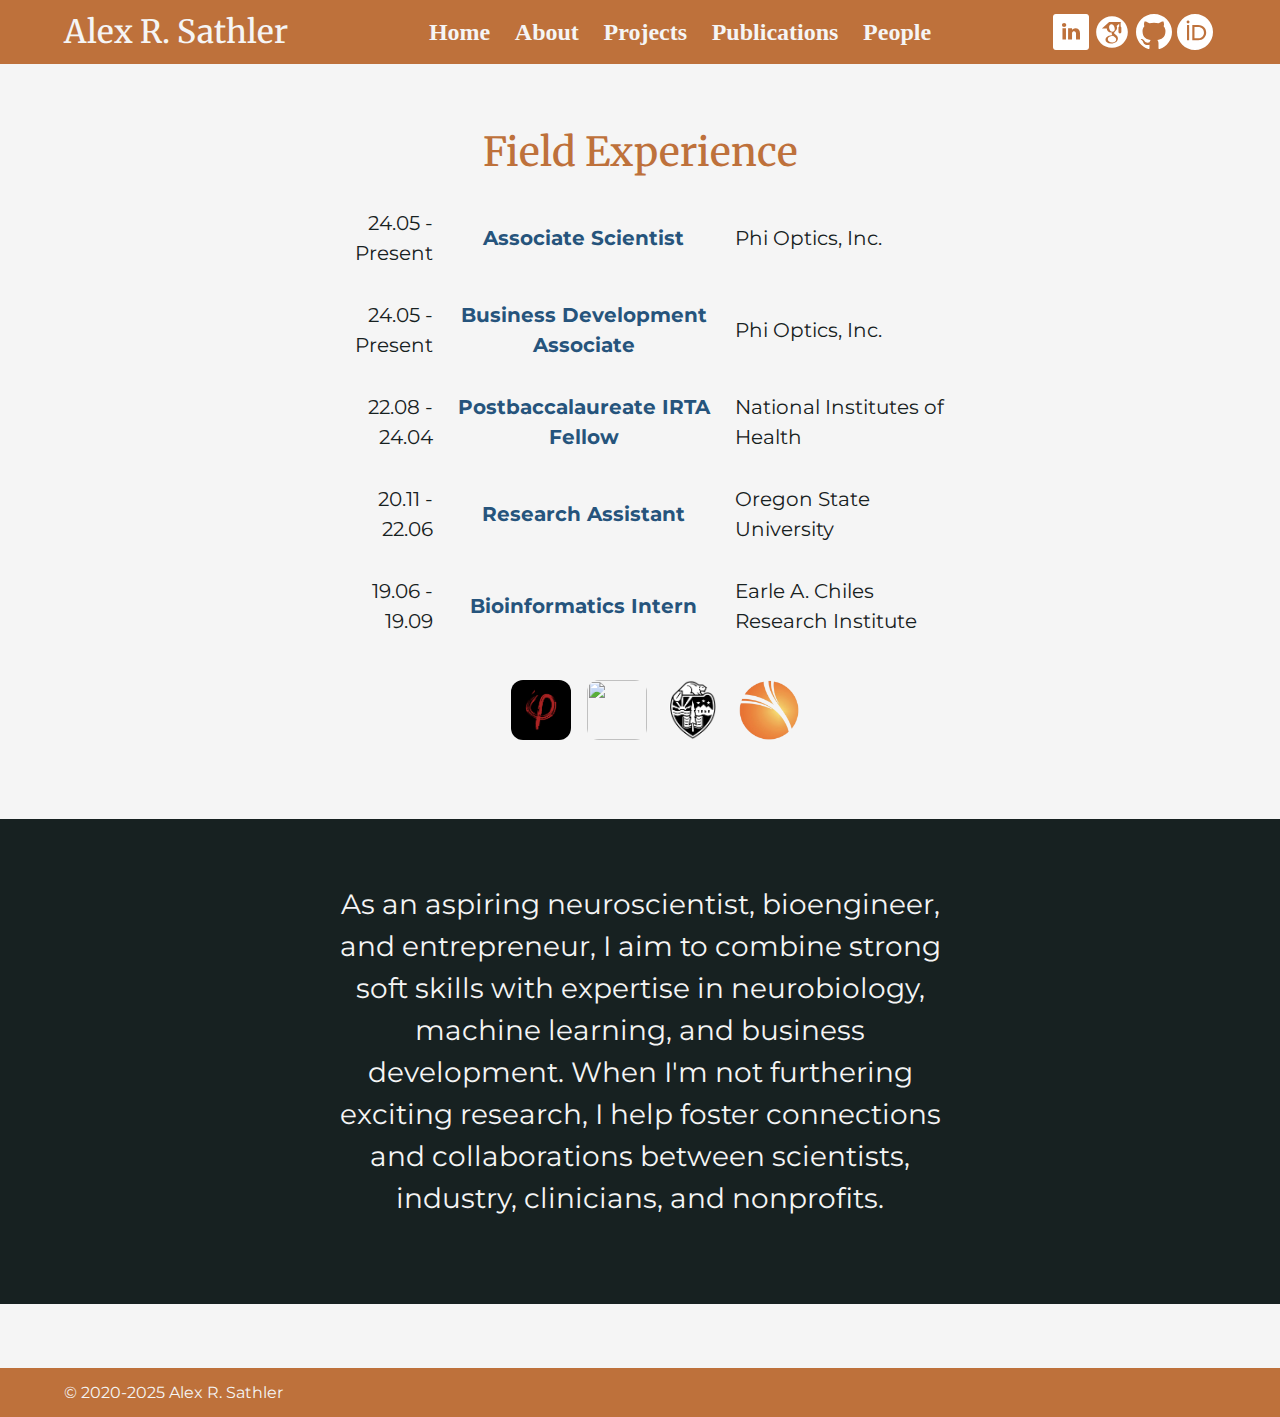
==== html/about.html @ ef318b4e "added 'people' page. cleaning up CSS" ====
<!DOCTYPE html>
<html lang="en">
    <head>
        <meta charset="UTF-8">
        <meta name="description" content="Alex R. Sathler - About">
        <meta name="keywords" content="Oregon State University, OSU, National Institutes of Health, NIH, Phi Optics">
        <meta name="viewport" content="width=device-width, initial-scale=1.0">
        <link href="https://fonts.googleapis.com/css2?family=Montserrat:wght@400;700&family=Merriweather:wght@400;700&display=swap" rel="stylesheet">
        <link href="https://stackpath.bootstrapcdn.com/bootstrap/4.5.2/css/bootstrap.min.css" rel="stylesheet">
        <link href="https://fonts.googleapis.com/css2?family=Lancelot&display=swap" rel="stylesheet">
        <link rel="apple-touch-icon" sizes="180x180" href="../apple-touch-icon.png">
        <link rel="icon" type="image/png" sizes="32x32" href="../favicon-32x32.png">
        <link rel="icon" type="image/png" sizes="16x16" href="../favicon-16x16.png">
        <link rel="manifest" href="../site.webmanifest">
        <link rel="mask-icon" href="../safari-pinned-tab.svg" color="#5bbad5">
        <link rel="stylesheet" href="../css/header.css">
        <link rel="stylesheet" href="../css/about.css">
        <meta name="msapplication-TileColor" content="#da532c">
        <meta name="theme-color" content="#f5f5f5">
        <title>ARS - About</title>
    </head>

    <body>
        <!--HEADER SECTION-->
        <div class="section" id="header">
            <div class="headerBlock">
                <h1>Alex R. Sathler</h1>
            </div>
            <div class="headerBlock navigation">
                <nav aria-label="Main Navigation">
                    <ul class="headerBlock ul" id="headerMenu">
                        <li><a href="../index.html">Home</a></li>
                        <li><a href="about.html">About</a></li>
                        <li><a href="projects.html">Projects</a></li>
                        <li><a href="publications.html">Publications</a></li>
                        <li><a href="people.html">People</a></li>
                    </ul>
                </nav>
            </div>
            <div class="headerBlock social">
                <div class="socialImgContainer foot">
                    <a href="https://www.linkedin.com/in/alexsathler/" target="_blank">
                        <img class="socialIcon" src="../docs/assets/social_media/linkedin-rounded-svgrepo-com.svg"></img>
                    </a>
                </div>
                <div class="socialImgContainer foot">
                    <a href="https://scholar.google.com/citations?hl=en&user=Ol7rmA4AAAAJ" target="_blank">
                        <img class="socialIcon" src="../docs/assets/social_media/icons8-google-scholar-100.svg"></img>
                    </a>
                </div>
                <div class="socialImgContainer foot">
                    <a href="https://github.com/alexsath" target="_blank">
                        <img class="socialIcon" src="../docs/assets/social_media/iconmonstr-github-1.svg"></img>
                    </a>
                </div>
                <div class="socialImgContainer foot">
                    <a href="https://orcid.org/0000-0002-6800-1208" target="_blank">
                        <img class="socialIcon" src="../docs/assets/social_media/orcid-svgrepo-com.svg"></img>
                    </a>
                </div>
            </div>
        </div> <!--END HEADER SECTION-->

        <!--CONTENT SECTION-->
        <div class="section" id="content">
            <div class="contentBlock" id="experience">
                <h2>Field Experience</h2>
                <table>
                    <tr>
                        <td class="leftColumn">24.05 - Present</td>
                        <td class="middleColumn">Associate Scientist</td>
                        <td class="rightColumn">Phi Optics, Inc.</td>
                    </tr>
                    <tr>
                        <td class="leftColumn">24.05 - Present</td>
                        <td class="middleColumn">Business Development Associate</td>
                        <td class="rightColumn">Phi Optics, Inc.</td>
                    </tr>
                    <tr>
                        <td class="leftColumn">22.08 - 24.04</td>
                        <td class="middleColumn">Postbaccalaureate IRTA Fellow</td>
                        <td class="rightColumn">National Institutes of Health</td>
                    </tr>
                    <tr>
                        <td class="leftColumn">20.11 - 22.06</td>
                        <td class="middleColumn">Research Assistant</td>
                        <td class="rightColumn">Oregon State University</td>
                    </tr>
                    <tr>
                        <td class="leftColumn">19.06 - 19.09</td>
                        <td class="middleColumn">Bioinformatics Intern</td>
                        <td class="rightColumn">Earle A. Chiles Research Institute</td>
                    </tr>
                </table>
                <div class="iconBlock">
                    <a href="https://phioptics.com">
                        <img class="experienceIcon" src="../docs/assets/experience_logos/phi_optics_logo.png"></img>
                    </a>
                    <a href="https://irp.nih.gov/pi/zu-hang-sheng">
                        <img class="experienceIcon" src="../docs/assets/experience_logos/nih_logo.svg"></img>
                    </a>
                    <a href="https://biochem.oregonstate.edu/">
                        <img class="experienceIcon" src="../docs/assets/experience_logos/osu_logo.png"></img>
                    </a>
                    <a href="https://www.providence.org/locations/or/earle-a-chiles-research-institute">
                        <img class="experienceIcon" src="../docs/assets/experience_logos/eacri_logo.png"></img>
                    </a>
                </div>
            </div>
            <div class="contentBlock" id="quote">
                <p>
                    As an aspiring neuroscientist, bioengineer, and entrepreneur, I aim to combine strong soft skills 
                    with expertise in neurobiology, machine learning, and business development. When I'm not furthering 
                    exciting research, I help foster connections and collaborations between scientists, industry, clinicians, 
                    and nonprofits.
                </p>
            </div>
        </div> <!--END CONTENT SECTION-->

    </body> <!--END BODY-->

    <footer>
        <div class="section" id="footer">
            <div class="footerBlock">
                <p>&copy; 2020-2025 Alex R. Sathler</p>
            </div>
        </div>
    </footer>

</html>
---- css/header.css ----
/* -------------- */
/* FOR ALL FILES */
/* -------------- */

/* Colors */
:root {
    --primary-color: #BE713B; 
    --secondary-color: #6B0504;
    --accent-color: #26547C;
    --background-color: #F5F5F5;
    --text-color: #172121;
}

h1, h2, .accented, a {
    color: var(--primary-color);
}

p, li {
    color: var(--text-color);
}

body {
    font-size: 1em;
    left: 0px;
    top: 0px;   
    margin-top: 0px;
    margin-bottom: 0px;
    margin-left: 0px;
    margin-right: 0px;
}

h1, h2, h3, h4, h5, h6 {
    font-size: 2em;
    font-family: 'Merriweather', serif;
    color: var(--text-color);
}

p {
    font-family: 'Montserrat', sans-serif;
    color: var(--text-color);
}

li {
    font-family: 'Montserrat', sans-serif;
    color: var(--text-color); 
}


/* -------------- */
/* HEADER SECTION */
/* -------------- */

/* Dynamic Buttons */
.button {
    transition: background-color 0.3s ease;
}

.button:hover {
    background-color: var(--secondary-color);
}

#header {
    padding: 1% 5% 1% 5%;
    display: flex;
    flex-wrap: wrap;
    align-items: center;
    justify-content: space-between;
    background-color: var(--primary-color);
    color: var(--background-color);
    z-index: 2;
}

#header h1 {
    color: var(--background-color);
    margin: 0;
    padding: 0;
    font-size: 2em;
}

.headerBlock {
    flex: 1 1 auto;
    align-items: center;
}

.headerBlock.social {
    display: flex;
    flex-wrap: wrap;
    justify-content: flex-end;
}

.headerBlock.navigation {
    align-items: center;
}

#header nav {
    align-items: center;
}

#headerMenu {
    display: flex;
    flex-wrap: wrap;
}

.headerBlock.ul {
    justify-content: space-evenly;
    width: 100%;
    padding: 0;
    margin: 0;
}

#headerMenu li {
    list-style-type: none;
    font-family: "Merriwether", serif;
    color: var(--background-color);
    padding-left: 2%;
    padding-right: 2%;
    font-size: 1.5em;
    font-weight: bold;
    margin: 0;
}

#headerMenu a {
    text-decoration: none;
    color: var(--background-color);
    display: block;
}

#headerMenu li:hover {
    color: var(--primary-color);
    background-color: var(--background-color);
    border-radius: 5px;
}

#headerMenu li:hover a {
    color: var(--primary-color);
}

.socialImgContainer {
    padding-left: 1%;
    padding-right: 1%;
}

.socialIcon {
    filter: invert(1);
}

/* Media queries for responsive resizing */
@media (min-width: 1px) {
    .socialIcon {
        width: 12px;
        height: 12px;
    }
}

@media (min-width: 576px) {
    .socialIcon {
        width: 18px;
        height: 18px;
    }
}

@media (min-width: 768px) {
    .socialIcon {
        width: 24px;
        height: 24px;
    }
}

@media (min-width: 992px) {
    .socialIcon {
        width: 30px;
        height: 30px;
    }
}

@media (min-width: 1200px) {
    .socialIcon {
        width: 36px;
        height: 36px;
    }
}

#footer {
    padding: 1% 5% 1% 5%;
    display: flex;
    align-items: center;
    background-color: var(--primary-color);
    z-index: 2;
}

#footer p {
    color: var(--background-color);
    align-self: center;
    margin: 0;
    padding: 0;
    font-size: 1em;
}

/* -------------- */
/* ALL CONTENT    */
/* -------------- */

#content {
    padding-top: 5%;
    padding-bottom: 5%;
    display: flex;
}

#content h2 {
    font-size: 2.5em;
    padding-bottom: 2.5%;
    margin-bottom: 0;
    font-family: 'Merriweather', serif;
    text-align: center;
    color: var(--primary-color);
}

#content p, li, td {
    font-size: 1.25em;
    margin-bottom: 0.75em;
    font-family: 'Montserrat', sans-serif;
    color: var(--text-color);
}
---- css/about.css ----
:root {
    --primary-color: #BE713B; 
    --secondary-color: #6B0504;
    --accent-color: #26547C;
    --background-color: #F5F5F5;
    --text-color: #172121;
}

body {
    background-color: var(--background-color);
    color: var(--text-color);
}

#content {
    flex-direction: column;
    justify-content: center;
}

#content td {
    padding: 2.5% 1% 2.5% 1%;
    /* width: 33%; */
}

.contentBlock {
    padding-left: 25%;
    padding-right: 25%;
    display: flex;
    flex-direction: column;
    justify-content: center;
    padding-bottom: 5%
}

.iconBlock {
    margin: 2% 25% 0% 25%;
    display: flex;
    flex-wrap: wrap;
    justify-content: space-evenly;
}

.leftColumn {
    text-align: right;
}

.middleColumn {
    text-align: center;
    color: var(--accent-color);
    font-weight: bold;
}

.rightColumn {
    text-align: left;
}

.experienceIcon {
    border-radius: 20%;
    margin: 25%;
}

/* Media queries for responsive resizing */
@media (min-width: 1px) {
    .experienceIcon {
        width: 18px;
        height: 18px;
    }
}

@media (min-width: 576px) {
    .experienceIcon {
        width: 32px;
        height: 32px;
    }
}

@media (min-width: 768px) {
    .experienceIcon {
        width: 48px;
        height: 48px;
    }
}

@media (min-width: 992px) {
    .experienceIcon {
        width: 54px;
        height: 54px;
    }
}

@media (min-width: 1200px) {
    .experienceIcon {
        width: 60px;
        height: 60px;
    }
}

#quote  {
    padding-top: 5%;
    padding-bottom: 5%;
    display: flex;
    flex-direction: row;
    background-color: var(--text-color);
}

#quote .accented {
    font-size: 10em;
    font-family: "Lancelot", serif;
    color: var(--secondary-color);
}

.leftQuoteContainer {
    text-align: right;
}

.centerQuoteContainer {
    text-align: center;
}

#quote p {
    font-size: 1.75em;
    color: var(--background-color);
    text-align: center;
}

.rightQuoteContainer {
    text-align: left;
    align-content: flex-end;
}
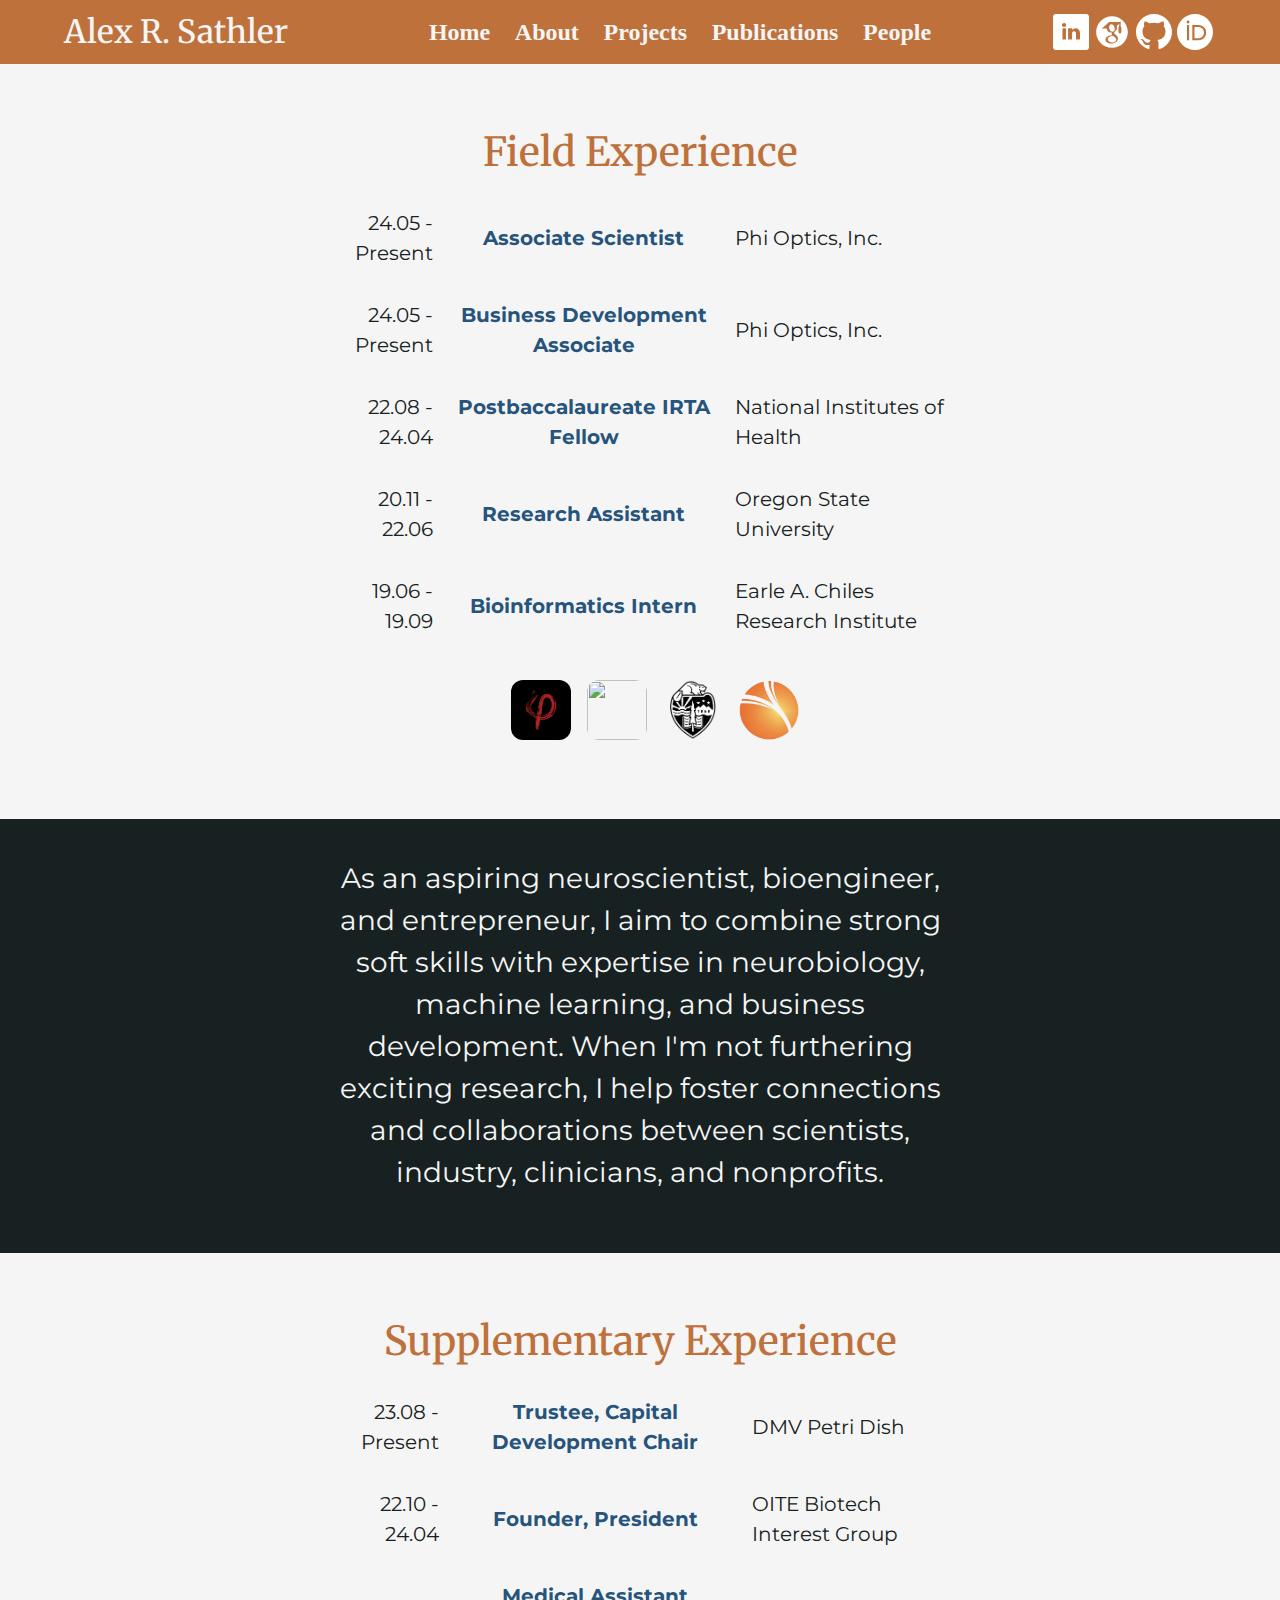
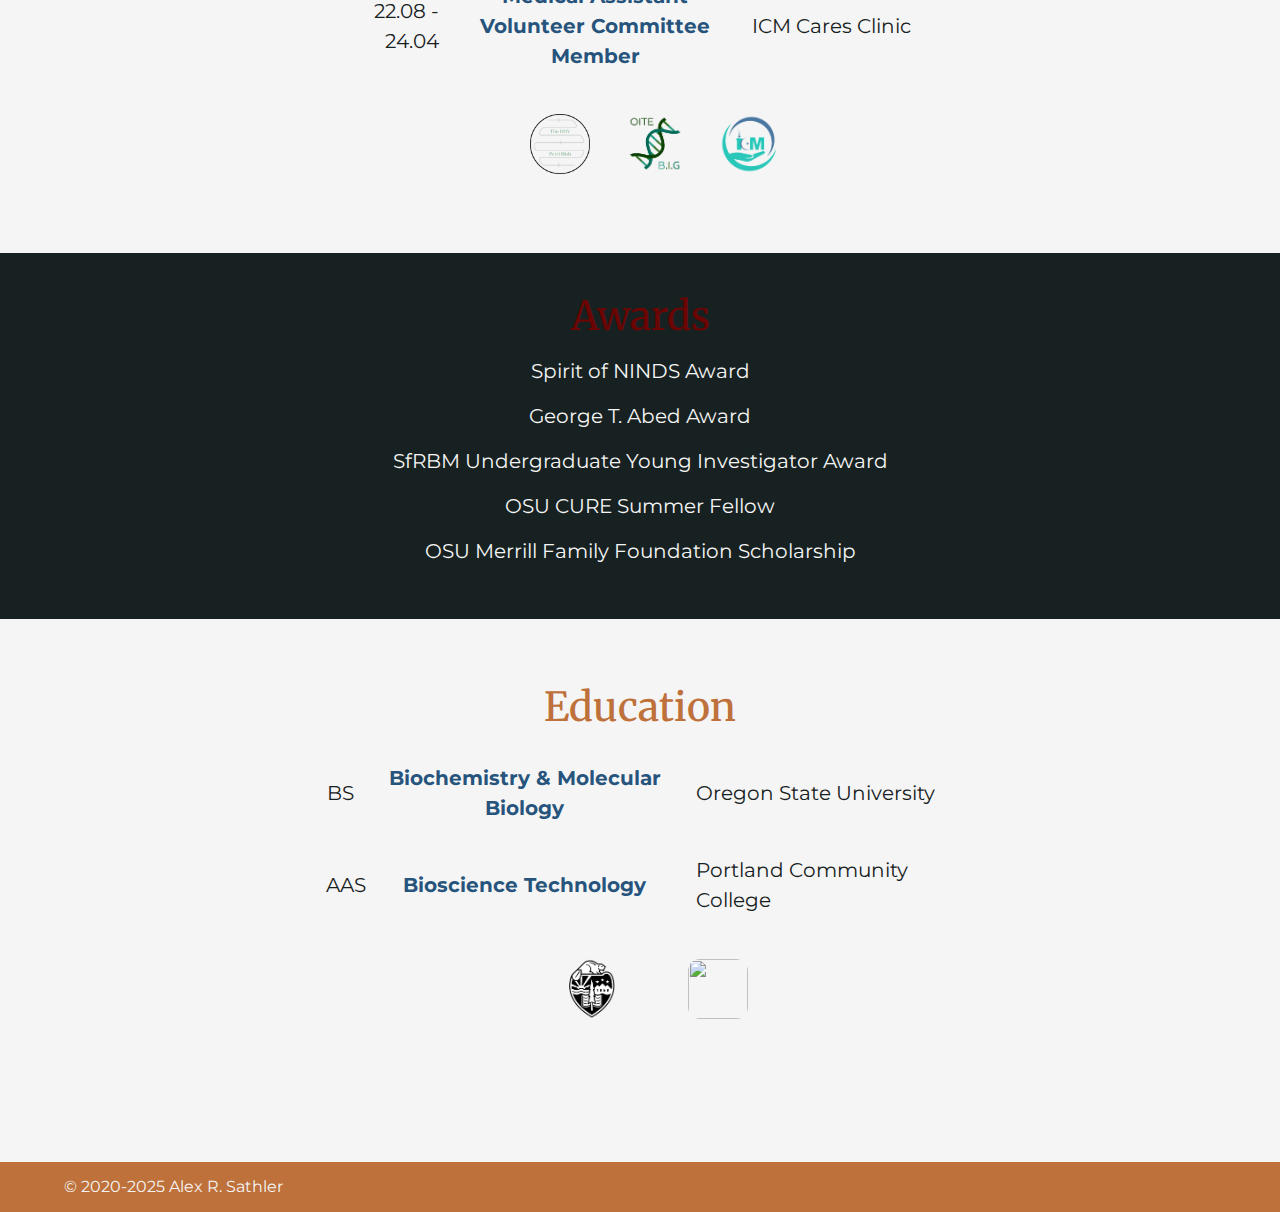
==== commit 3bb6d7bf: "finished about page" ====
--- a/html/about.html
+++ b/html/about.html
@@ -115,6 +115,68 @@
                     and nonprofits.
                 </p>
             </div>
+            <div class="contentBlock" id="suppExperience">
+                <h2>Supplementary Experience</h2>
+                <table>
+                    <tr>
+                        <td class="leftColumn">23.08 - Present</td>
+                        <td class="middleColumn">Trustee, Capital Development Chair</td>
+                        <td class="rightColumn">DMV Petri Dish</td>
+                    </tr>
+                    <tr>
+                        <td class="leftColumn">22.10 - 24.04</td>
+                        <td class="middleColumn">Founder, President</td>
+                        <td class="rightColumn">OITE Biotech Interest Group</td>
+                    </tr>
+                    <tr>
+                        <td class="leftColumn">22.08 - 24.04</td>
+                        <td class="middleColumn">Medical Assistant<br>Volunteer Committee Member</td>
+                        <td class="rightColumn">ICM Cares Clinic</td>
+                    </tr>
+                </table>
+                <div class="iconBlock">
+                    <a href="https://www.dmvpetridish.com/">
+                        <img class="experienceIcon" src="../docs/assets/experience_logos/dmvpd_logo.png"></img>
+                    </a>
+                    <a href="https://newsletter.nichd.nih.gov/339018340">
+                        <img class="experienceIcon" src="../docs/assets/experience_logos/oite_big_logo.png"></img>
+                    </a>
+                    <a href="https://icmcaresclinic.org/">
+                        <img class="experienceIcon" src="../docs/assets/experience_logos/ICM_Cares_Clinic_Logo.png"></img>
+                    </a>
+                </div>
+            </div>
+            <div class="contentBlock" id="awards">
+                <h2>Awards</h2>
+                <p>Spirit of NINDS Award</p>
+                <p>George T. Abed Award</p>
+                <p>SfRBM Undergraduate Young Investigator Award</p>
+                <p>OSU CURE Summer Fellow</p>
+                <p>OSU Merrill Family Foundation Scholarship</p>
+            </div>
+            <div class="contentBlock" id="education">
+                <h2>Education</h2>
+                <table>
+                    <tr>
+                        <td class="leftColumn">BS</td>
+                        <td class="middleColumn">Biochemistry & Molecular Biology</td>
+                        <td class="rightColumn">Oregon State University</td>
+                    </tr>
+                    <tr>
+                        <td class="leftColumn">AAS</td>
+                        <td class="middleColumn">Bioscience Technology</td>
+                        <td class="rightColumn">Portland Community College</td>
+                    </tr>
+                </table>
+                <div class="iconBlock">
+                    <a href="https://www.dmvpetridish.com/">
+                        <img class="experienceIcon" src="../docs/assets/experience_logos/osu_logo.png"></img>
+                    </a>
+                    <a href="https://newsletter.nichd.nih.gov/339018340">
+                        <img class="experienceIcon" src="../docs/assets/experience_logos/pcc_logo.png"></img>
+                    </a>
+                </div>
+            </div>
         </div> <!--END CONTENT SECTION-->
 
     </body> <!--END BODY-->
--- a/css/about.css
+++ b/css/about.css
@@ -28,6 +28,10 @@
     flex-direction: column;
     justify-content: center;
     padding-bottom: 5%
+}
+
+#suppExperience.contentBlock, #education.contentBlock {
+    padding-top: 5%;
 }
 
 .iconBlock {
@@ -92,26 +96,11 @@
     }
 }
 
-#quote  {
-    padding-top: 5%;
-    padding-bottom: 5%;
+#quote, #awards  {
+    padding-top: 3%;
+    padding-bottom: 3%;
     display: flex;
-    flex-direction: row;
     background-color: var(--text-color);
-}
-
-#quote .accented {
-    font-size: 10em;
-    font-family: "Lancelot", serif;
-    color: var(--secondary-color);
-}
-
-.leftQuoteContainer {
-    text-align: right;
-}
-
-.centerQuoteContainer {
-    text-align: center;
 }
 
 #quote p {
@@ -120,7 +109,11 @@
     text-align: center;
 }
 
-.rightQuoteContainer {
-    text-align: left;
-    align-content: flex-end;
+#awards h2 {
+    color: var(--secondary-color);
+}
+
+#awards p {
+    color: var(--background-color);
+    text-align: center;
 }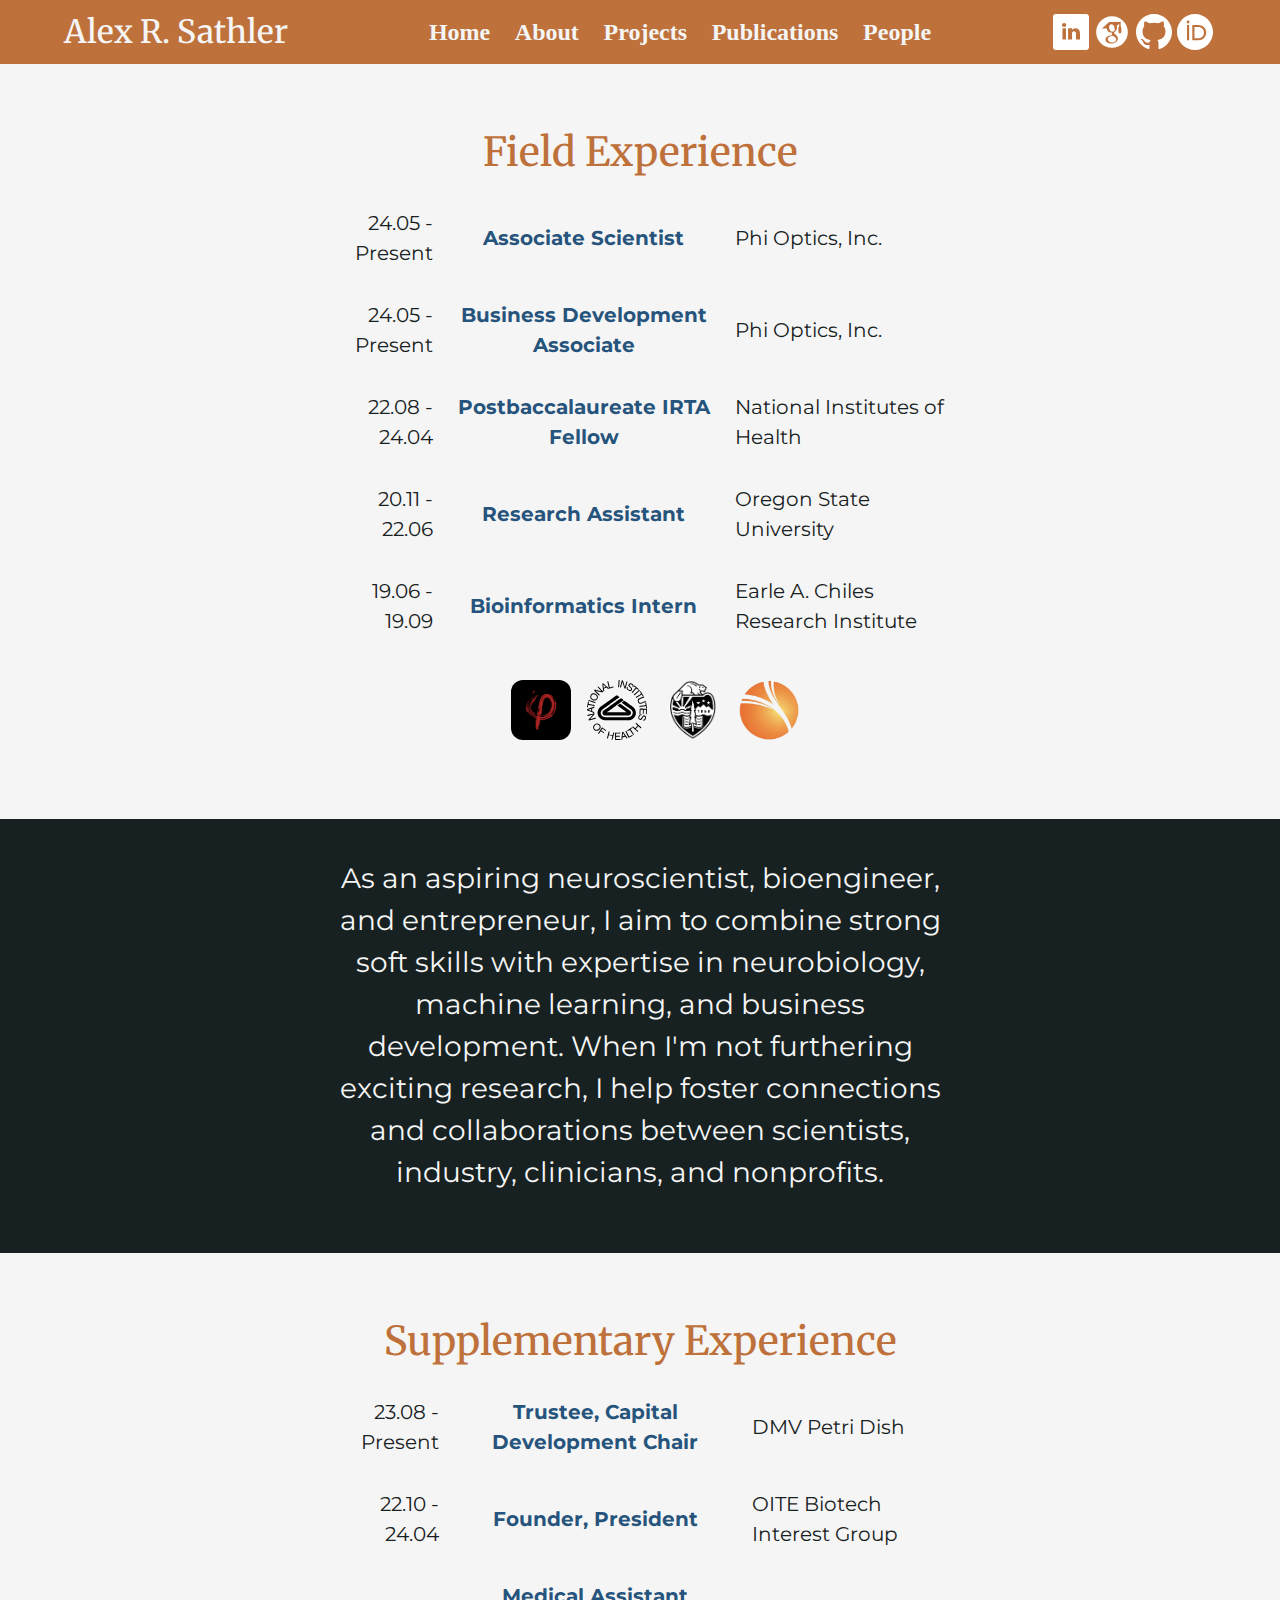
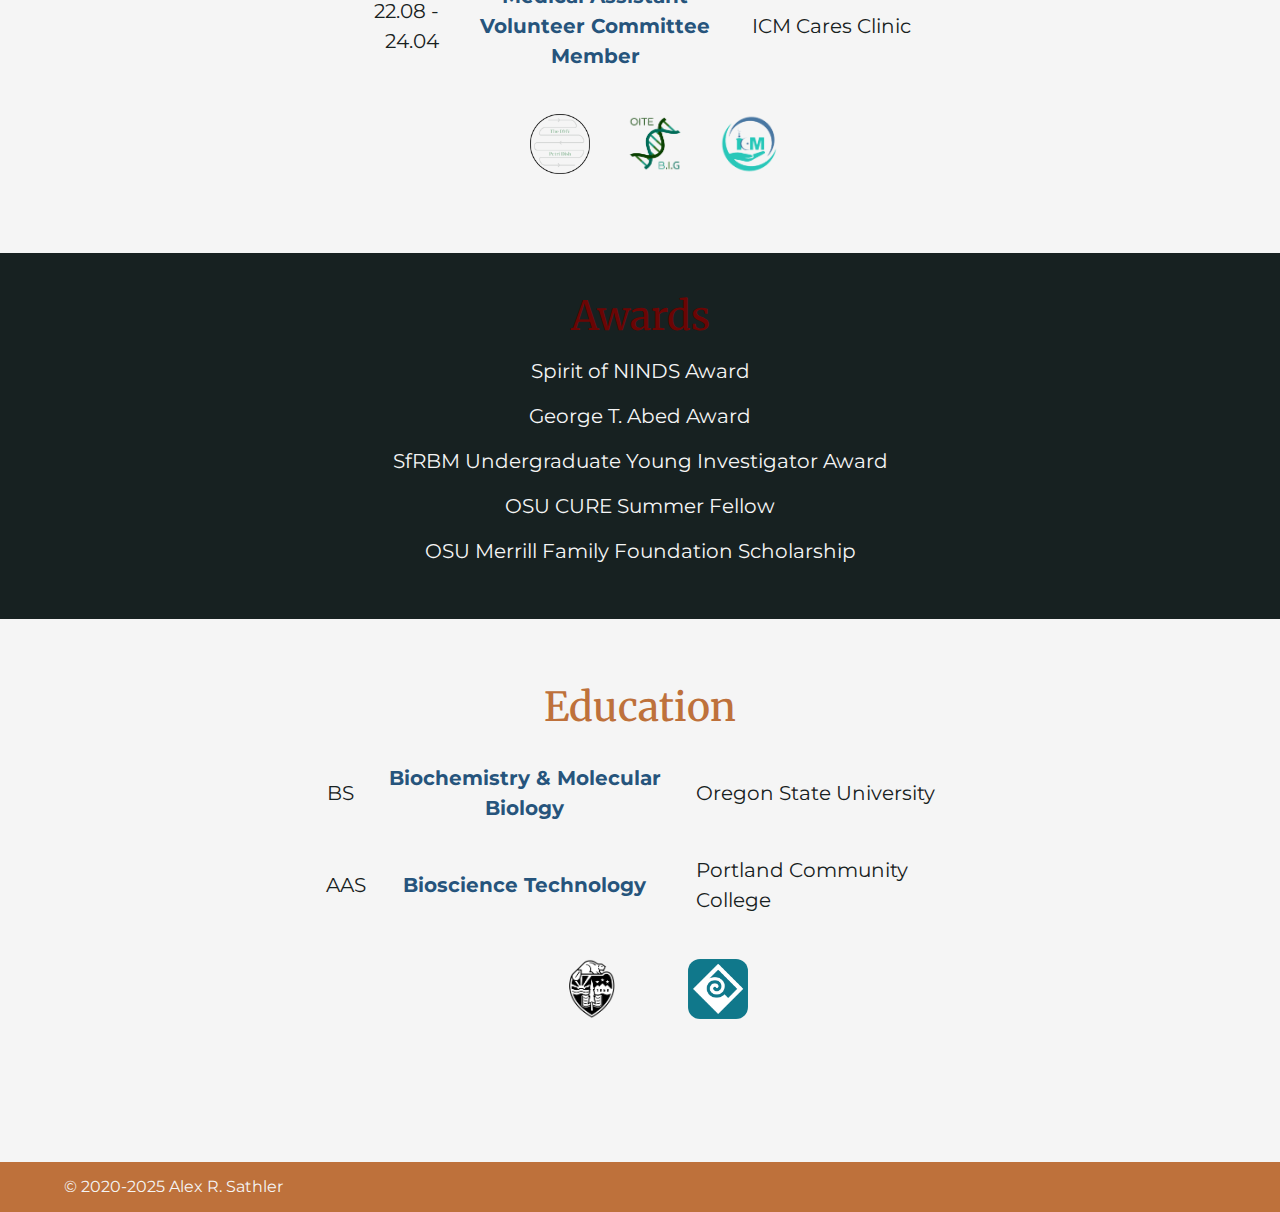
==== commit f1c2d02b: "fixed links and images" ====
--- a/html/about.html
+++ b/html/about.html
@@ -97,7 +97,7 @@
                         <img class="experienceIcon" src="../docs/assets/experience_logos/phi_optics_logo.png"></img>
                     </a>
                     <a href="https://irp.nih.gov/pi/zu-hang-sheng">
-                        <img class="experienceIcon" src="../docs/assets/experience_logos/nih_logo.svg"></img>
+                        <img class="experienceIcon" src="../docs/assets/experience_logos/NIH_logo.svg"></img>
                     </a>
                     <a href="https://biochem.oregonstate.edu/">
                         <img class="experienceIcon" src="../docs/assets/experience_logos/osu_logo.png"></img>
@@ -169,11 +169,11 @@
                     </tr>
                 </table>
                 <div class="iconBlock">
-                    <a href="https://www.dmvpetridish.com/">
+                    <a href="https://catalog.oregonstate.edu/college-departments/science/school-life-sciences/biochemistry-biophysics/biochemistry-molecular-biology-bs-hbs/">
                         <img class="experienceIcon" src="../docs/assets/experience_logos/osu_logo.png"></img>
                     </a>
-                    <a href="https://newsletter.nichd.nih.gov/339018340">
-                        <img class="experienceIcon" src="../docs/assets/experience_logos/pcc_logo.png"></img>
+                    <a href="https://www.pcc.edu/programs/bioscience/">
+                        <img class="experienceIcon" src="../docs/assets/experience_logos/PCC_logo.png"></img>
                     </a>
                 </div>
             </div>
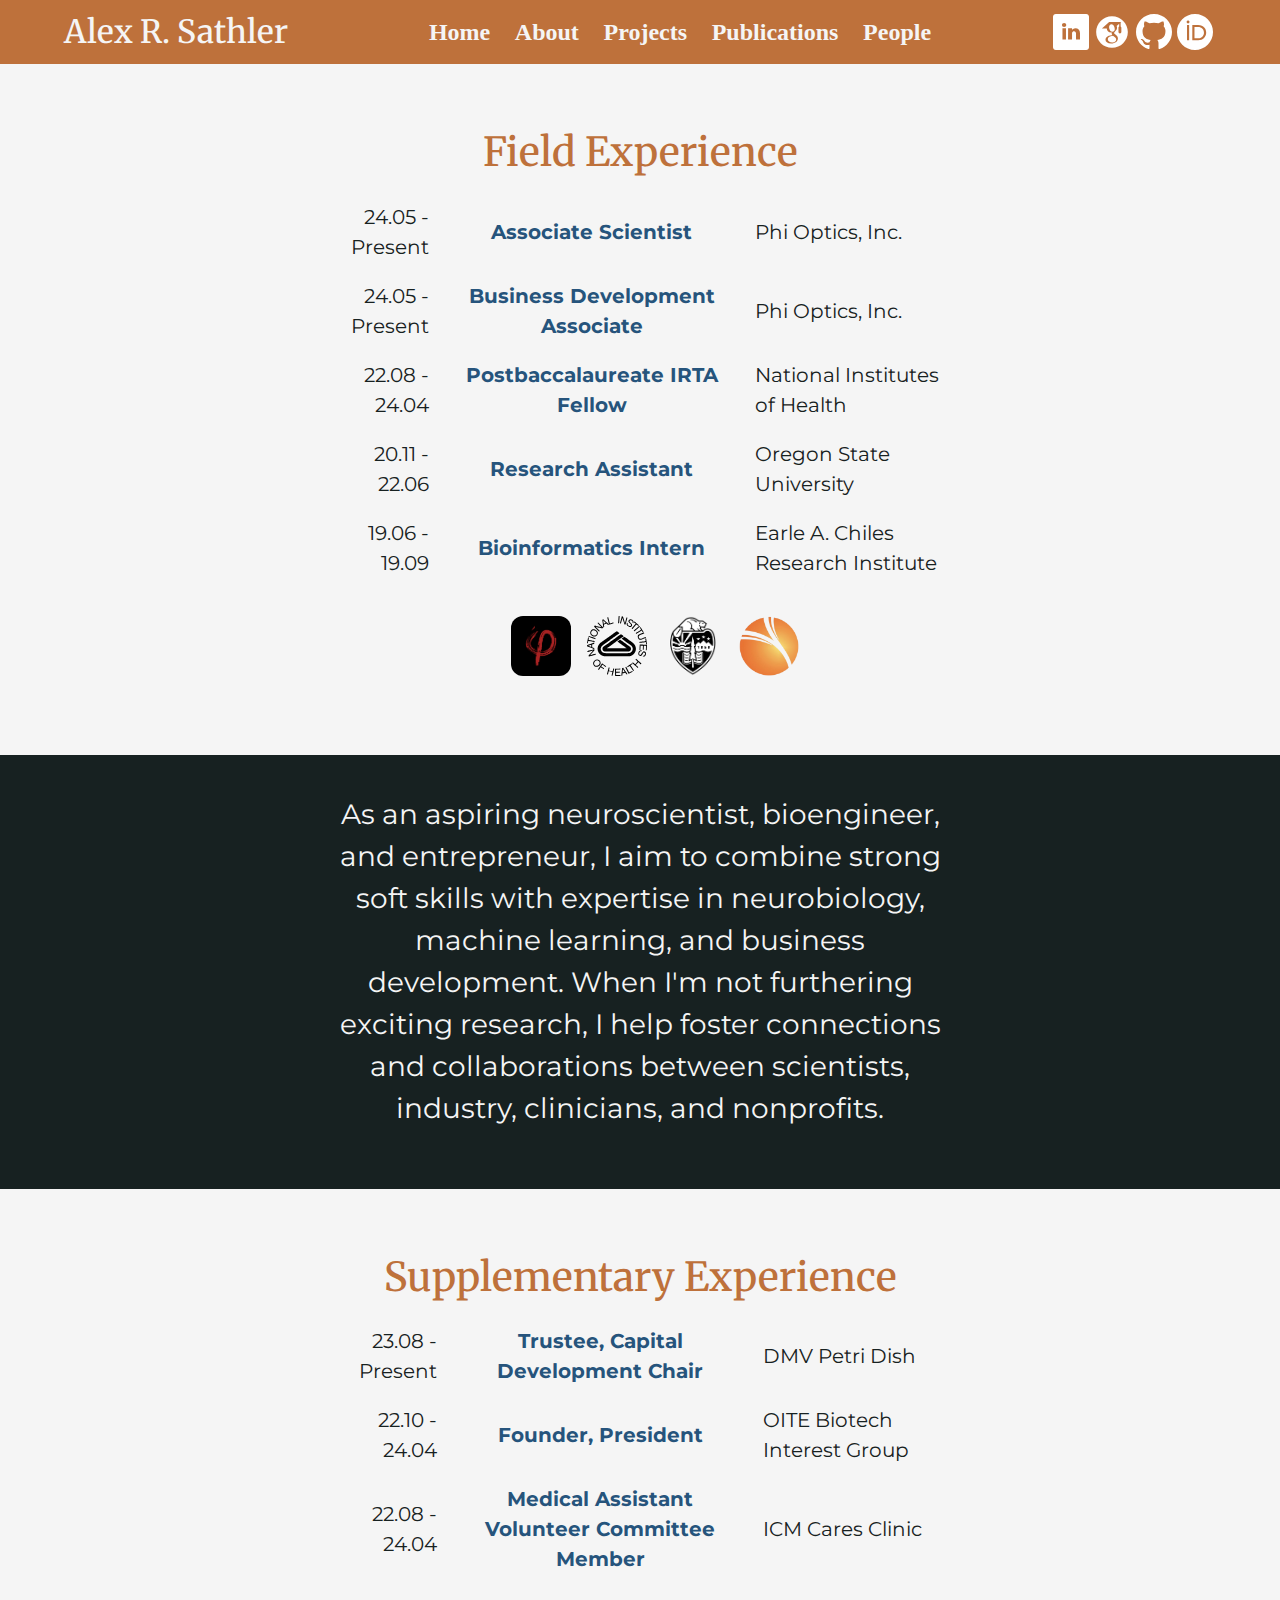
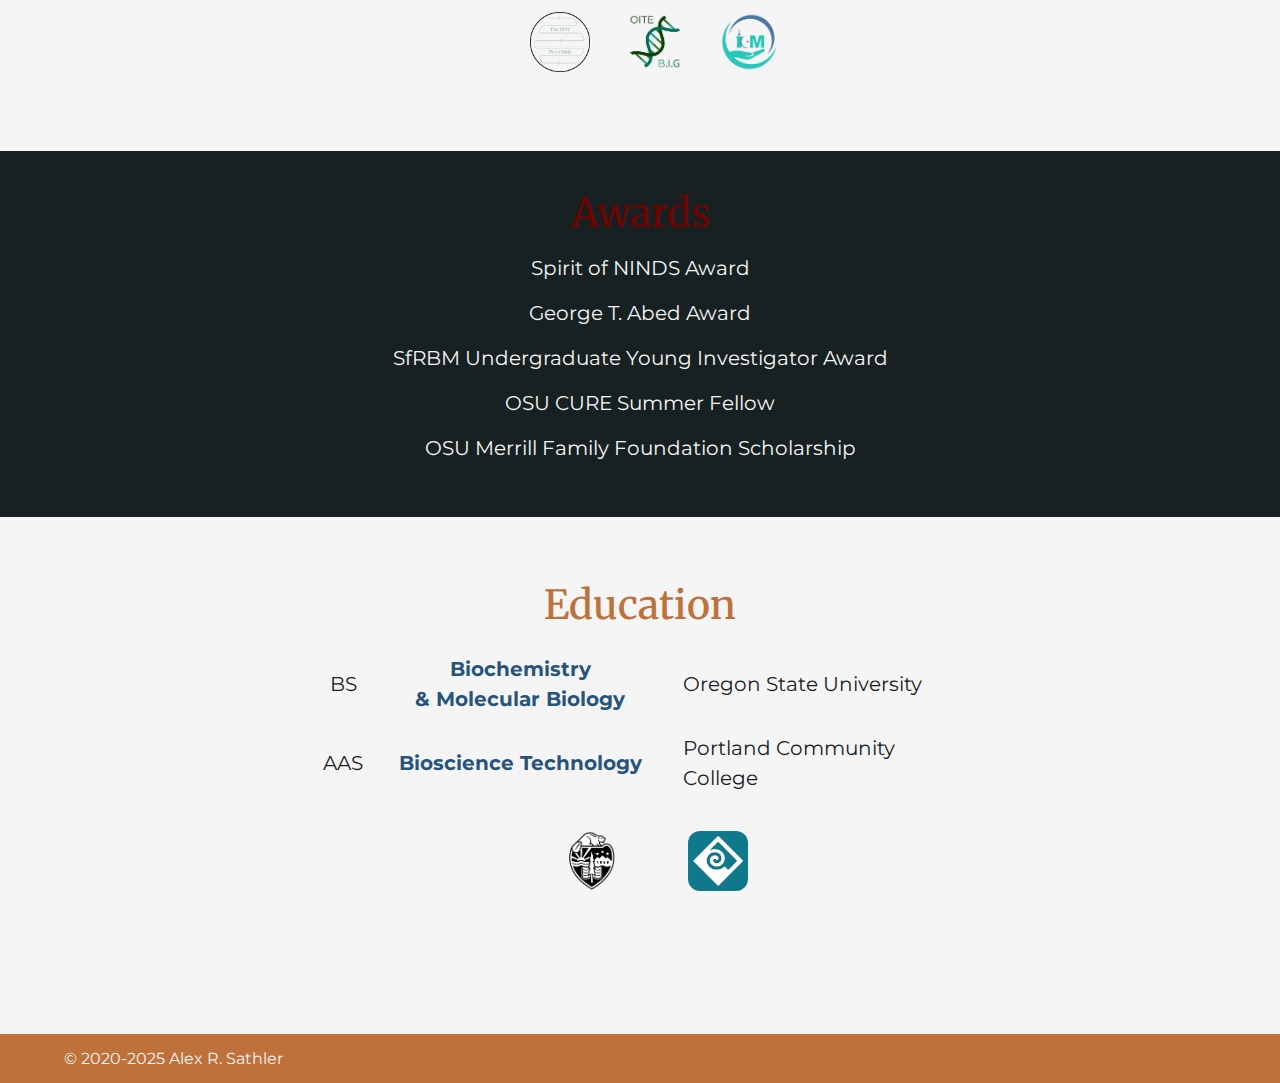
==== commit 96aa114d: "people section is done" ====
--- a/html/about.html
+++ b/html/about.html
@@ -159,7 +159,7 @@
                 <table>
                     <tr>
                         <td class="leftColumn">BS</td>
-                        <td class="middleColumn">Biochemistry & Molecular Biology</td>
+                        <td class="middleColumn">Biochemistry<br>& Molecular Biology</td>
                         <td class="rightColumn">Oregon State University</td>
                     </tr>
                     <tr>
--- a/css/about.css
+++ b/css/about.css
@@ -17,7 +17,7 @@
 }
 
 #content td {
-    padding: 2.5% 1% 2.5% 1%;
+    padding: 1.5% 0.5% 1.5% 0.5%;
     /* width: 33%; */
 }
 
@@ -49,6 +49,7 @@
     text-align: center;
     color: var(--accent-color);
     font-weight: bold;
+    width: 50%;
 }
 
 .rightColumn {
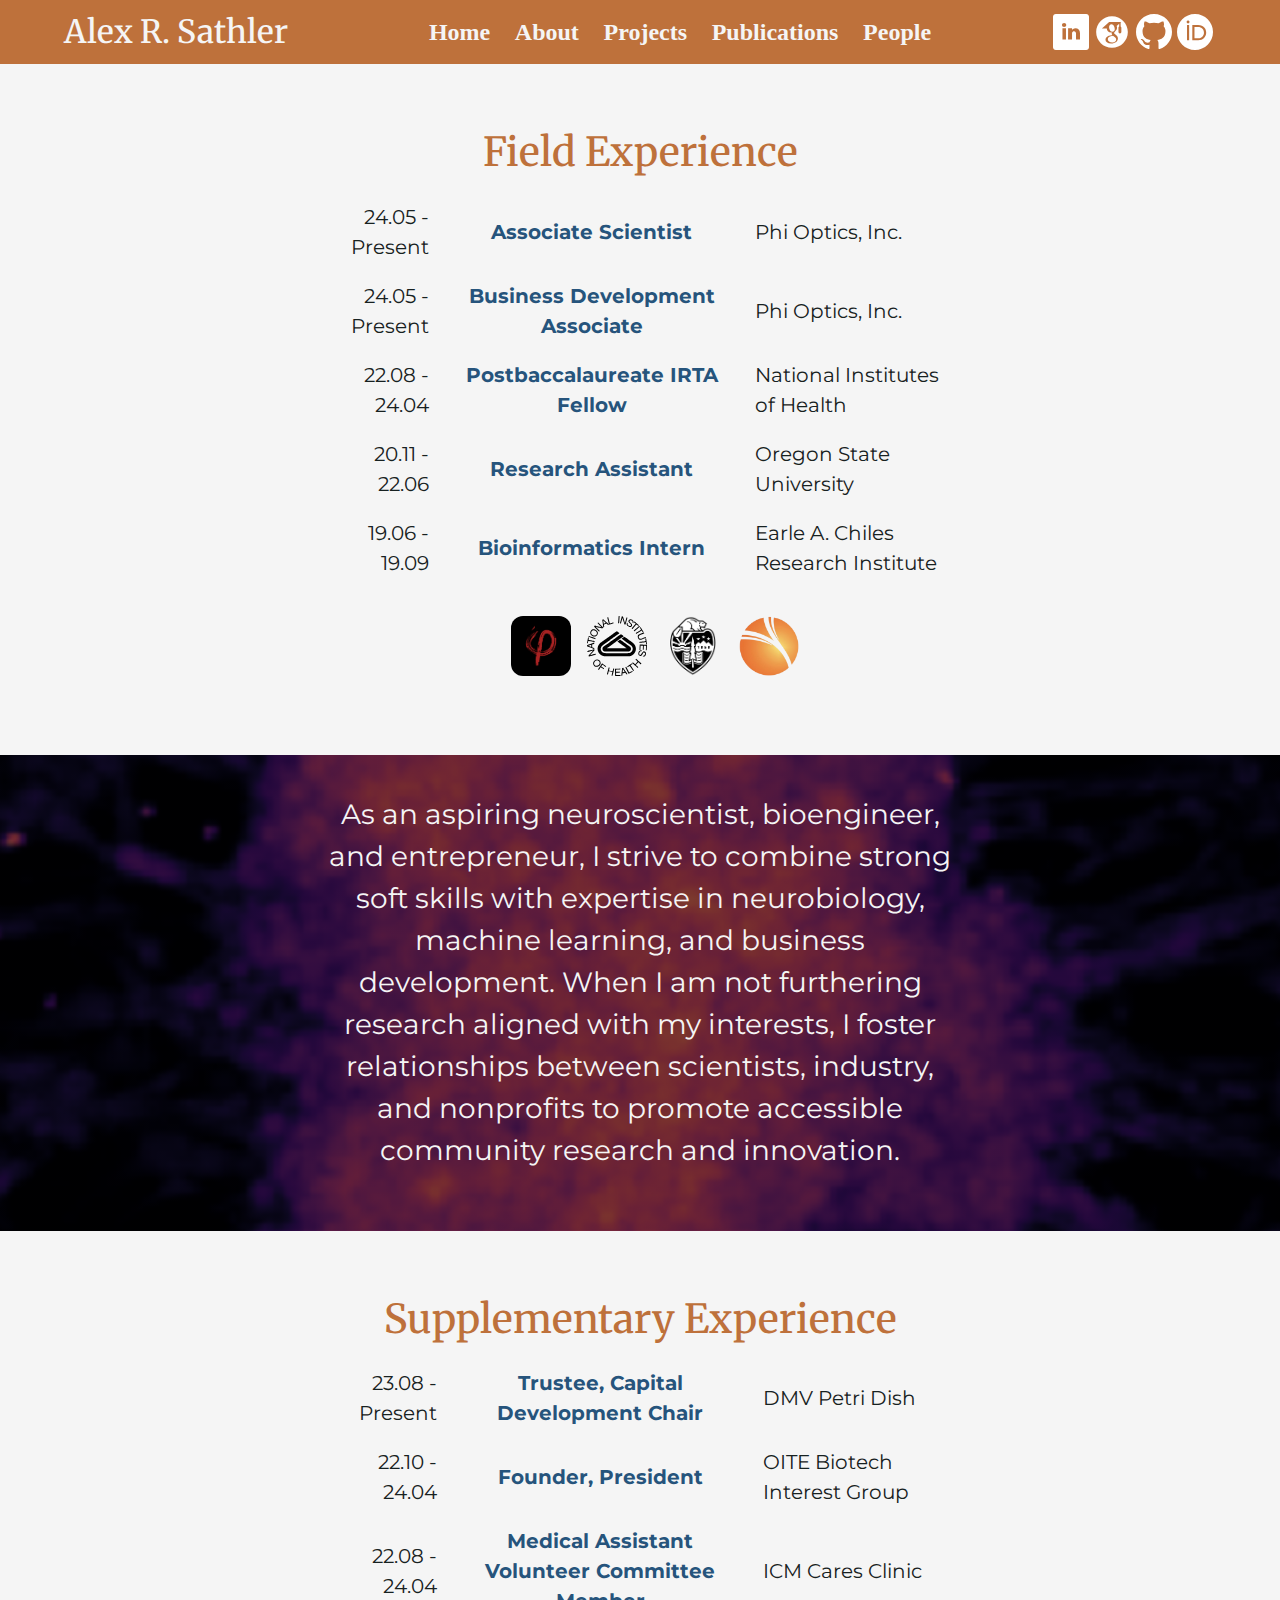
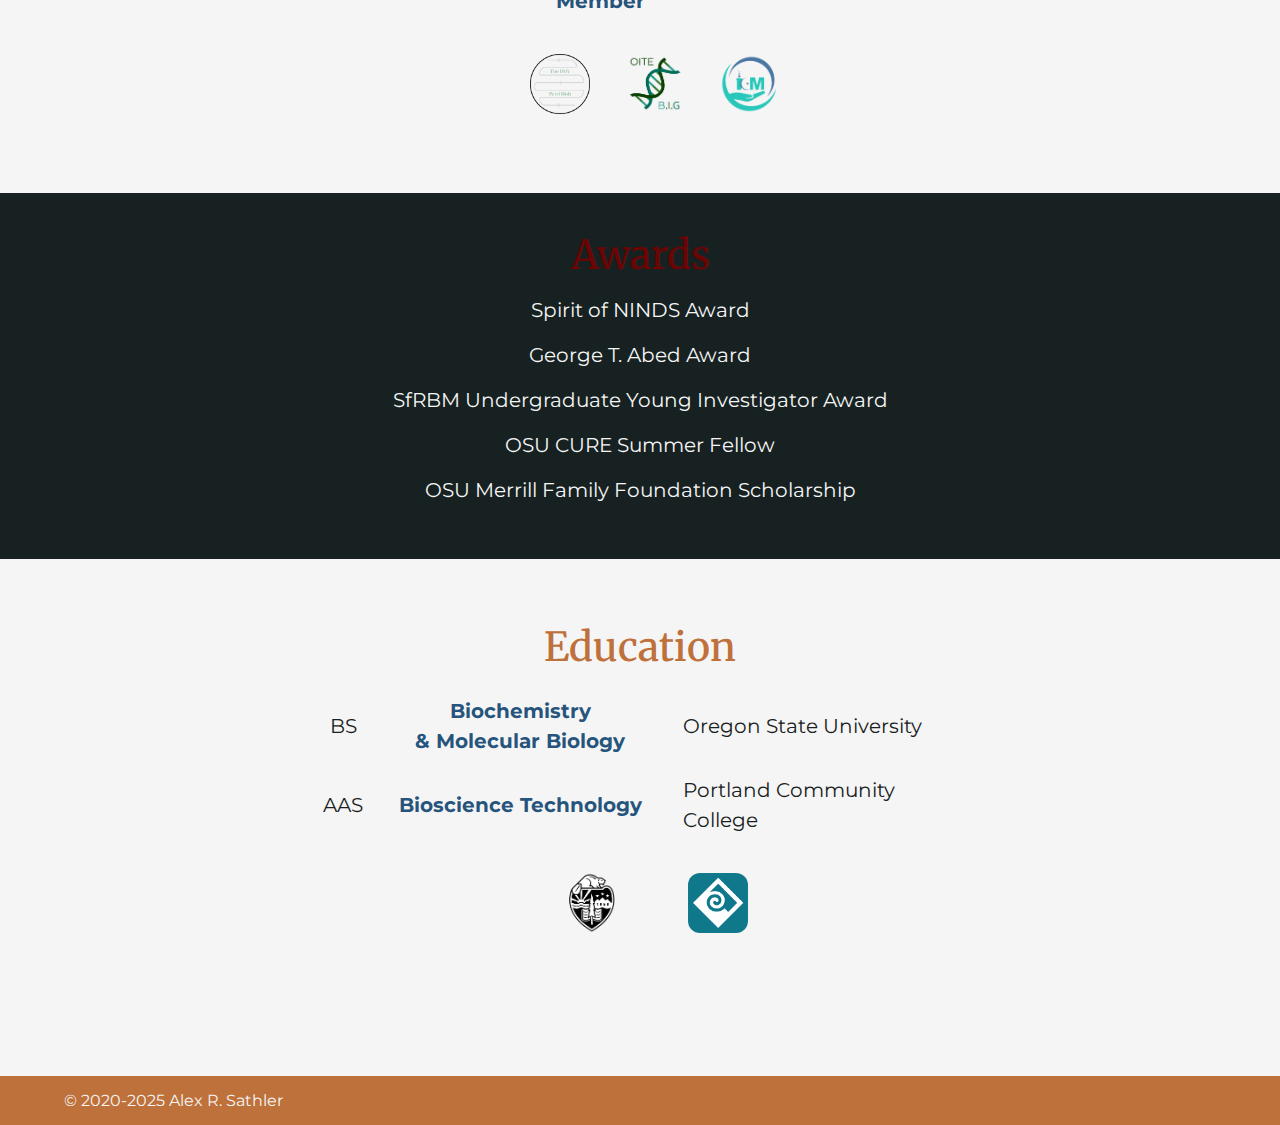
==== commit 78846eee: "some heading reformatting" ====
--- a/html/about.html
+++ b/html/about.html
@@ -109,10 +109,10 @@
             </div>
             <div class="contentBlock" id="quote">
                 <p>
-                    As an aspiring neuroscientist, bioengineer, and entrepreneur, I aim to combine strong soft skills 
-                    with expertise in neurobiology, machine learning, and business development. When I'm not furthering 
-                    exciting research, I help foster connections and collaborations between scientists, industry, clinicians, 
-                    and nonprofits.
+                    As an aspiring neuroscientist, bioengineer, and entrepreneur, I strive to combine strong soft skills 
+                    with expertise in neurobiology, machine learning, and business development. When I am not furthering 
+                    research aligned with my interests, I foster relationships between scientists, 
+                    industry, and nonprofits to promote accessible community research and innovation.
                 </p>
             </div>
             <div class="contentBlock" id="suppExperience">
--- a/css/about.css
+++ b/css/about.css
@@ -104,6 +104,18 @@
     background-color: var(--text-color);
 }
 
+#quote {
+    background: 
+        linear-gradient(
+            rgba(0, 0, 0, 0.5), 
+            rgba(0, 0, 0, 0.5)
+        ),
+        url(../docs/assets/prodivis_heatmap.png);
+    background-repeat: repeat;
+    background-size: cover;
+    background-position: center;
+}
+
 #quote p {
     font-size: 1.75em;
     color: var(--background-color);
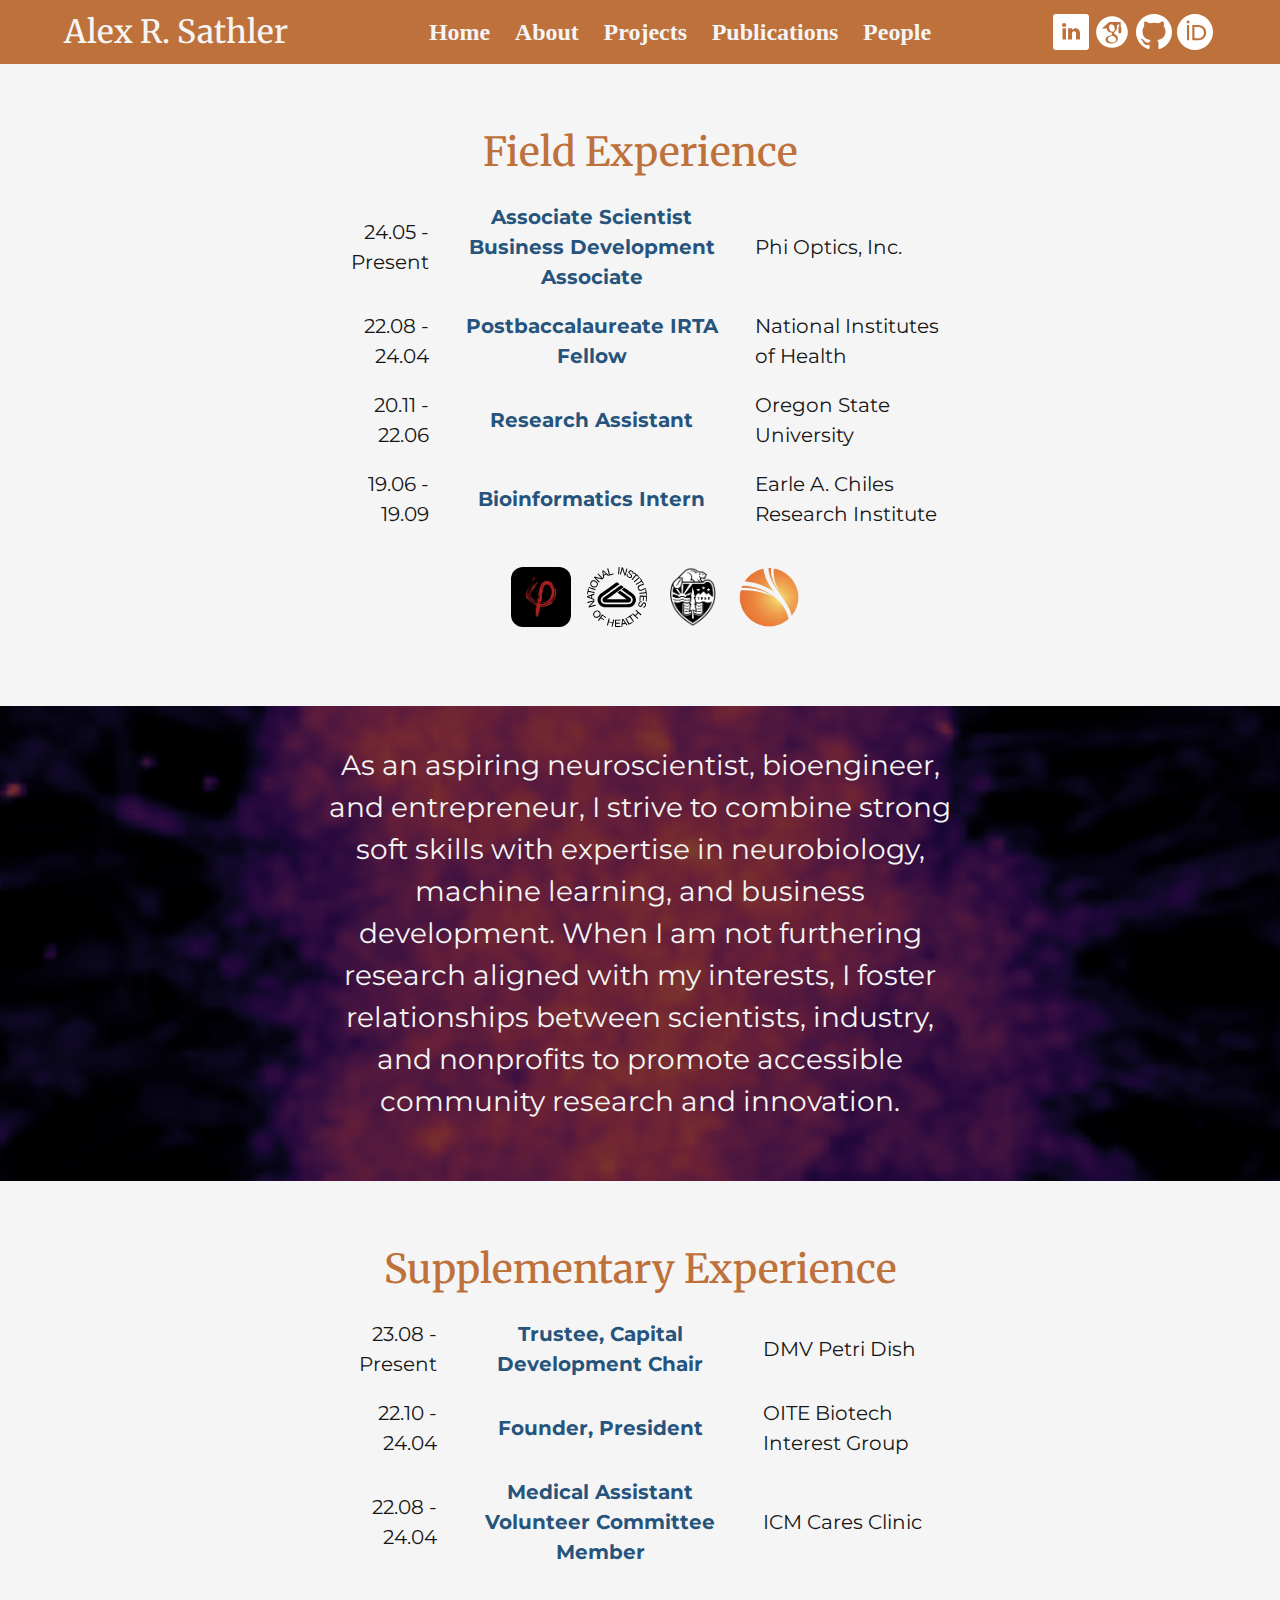
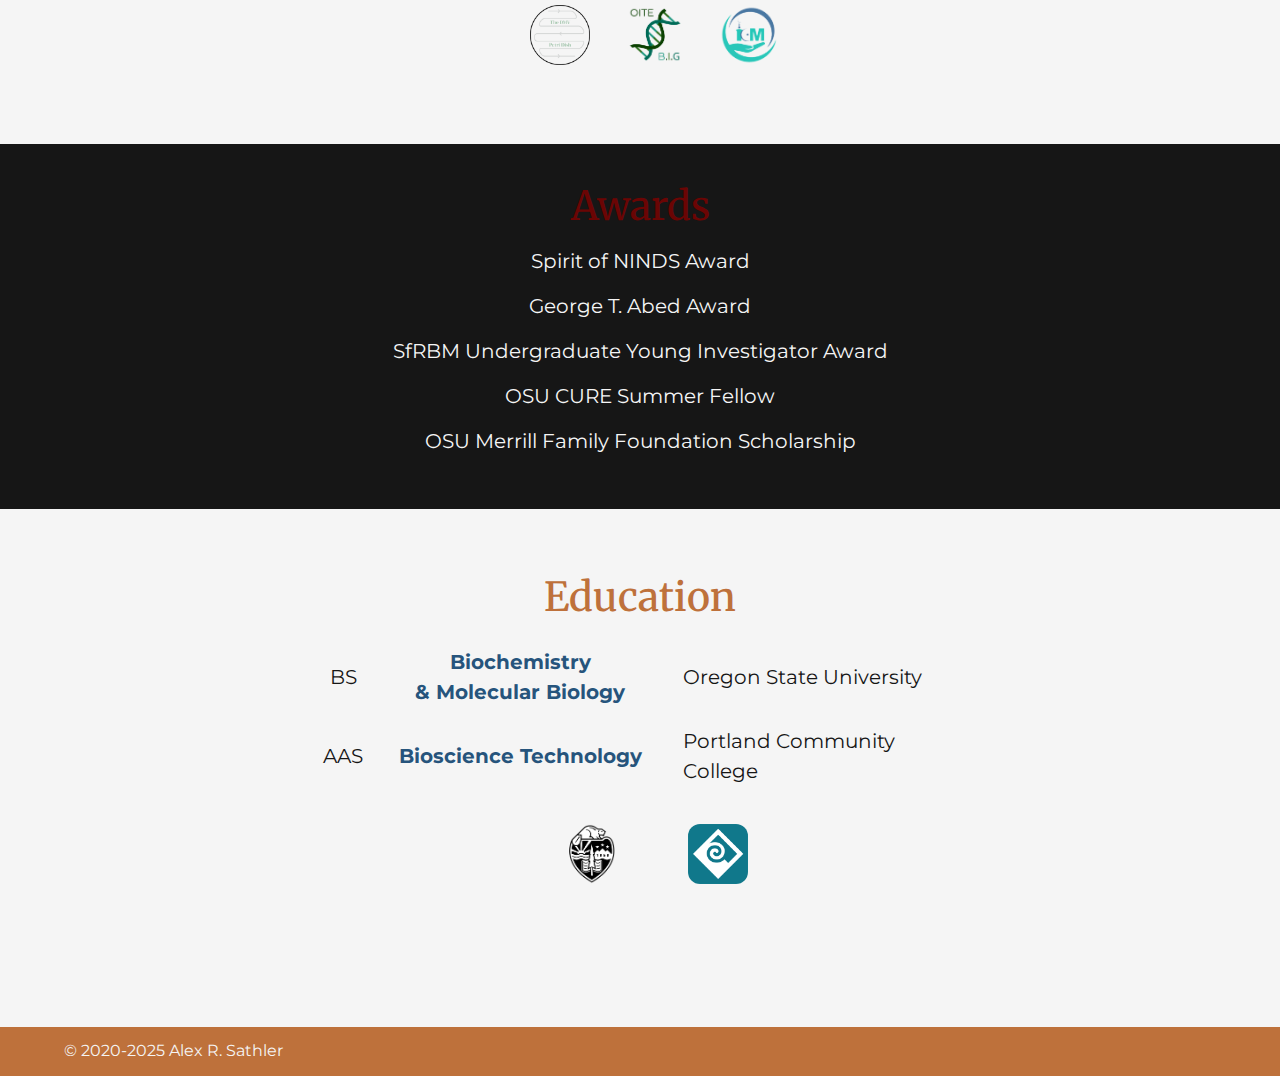
==== commit ee63781e: "updated home and started projects section" ====
--- a/html/about.html
+++ b/html/about.html
@@ -68,12 +68,7 @@
                 <table>
                     <tr>
                         <td class="leftColumn">24.05 - Present</td>
-                        <td class="middleColumn">Associate Scientist</td>
-                        <td class="rightColumn">Phi Optics, Inc.</td>
-                    </tr>
-                    <tr>
-                        <td class="leftColumn">24.05 - Present</td>
-                        <td class="middleColumn">Business Development Associate</td>
+                        <td class="middleColumn">Associate Scientist<br>Business Development Associate</td>
                         <td class="rightColumn">Phi Optics, Inc.</td>
                     </tr>
                     <tr>
--- a/css/header.css
+++ b/css/header.css
@@ -8,7 +8,7 @@
     --secondary-color: #6B0504;
     --accent-color: #26547C;
     --background-color: #F5F5F5;
-    --text-color: #172121;
+    --text-color: #161616;
 }
 
 h1, h2, .accented, a {
--- a/css/about.css
+++ b/css/about.css
@@ -3,7 +3,7 @@
     --secondary-color: #6B0504;
     --accent-color: #26547C;
     --background-color: #F5F5F5;
-    --text-color: #172121;
+    --text-color: #161616;
 }
 
 body {
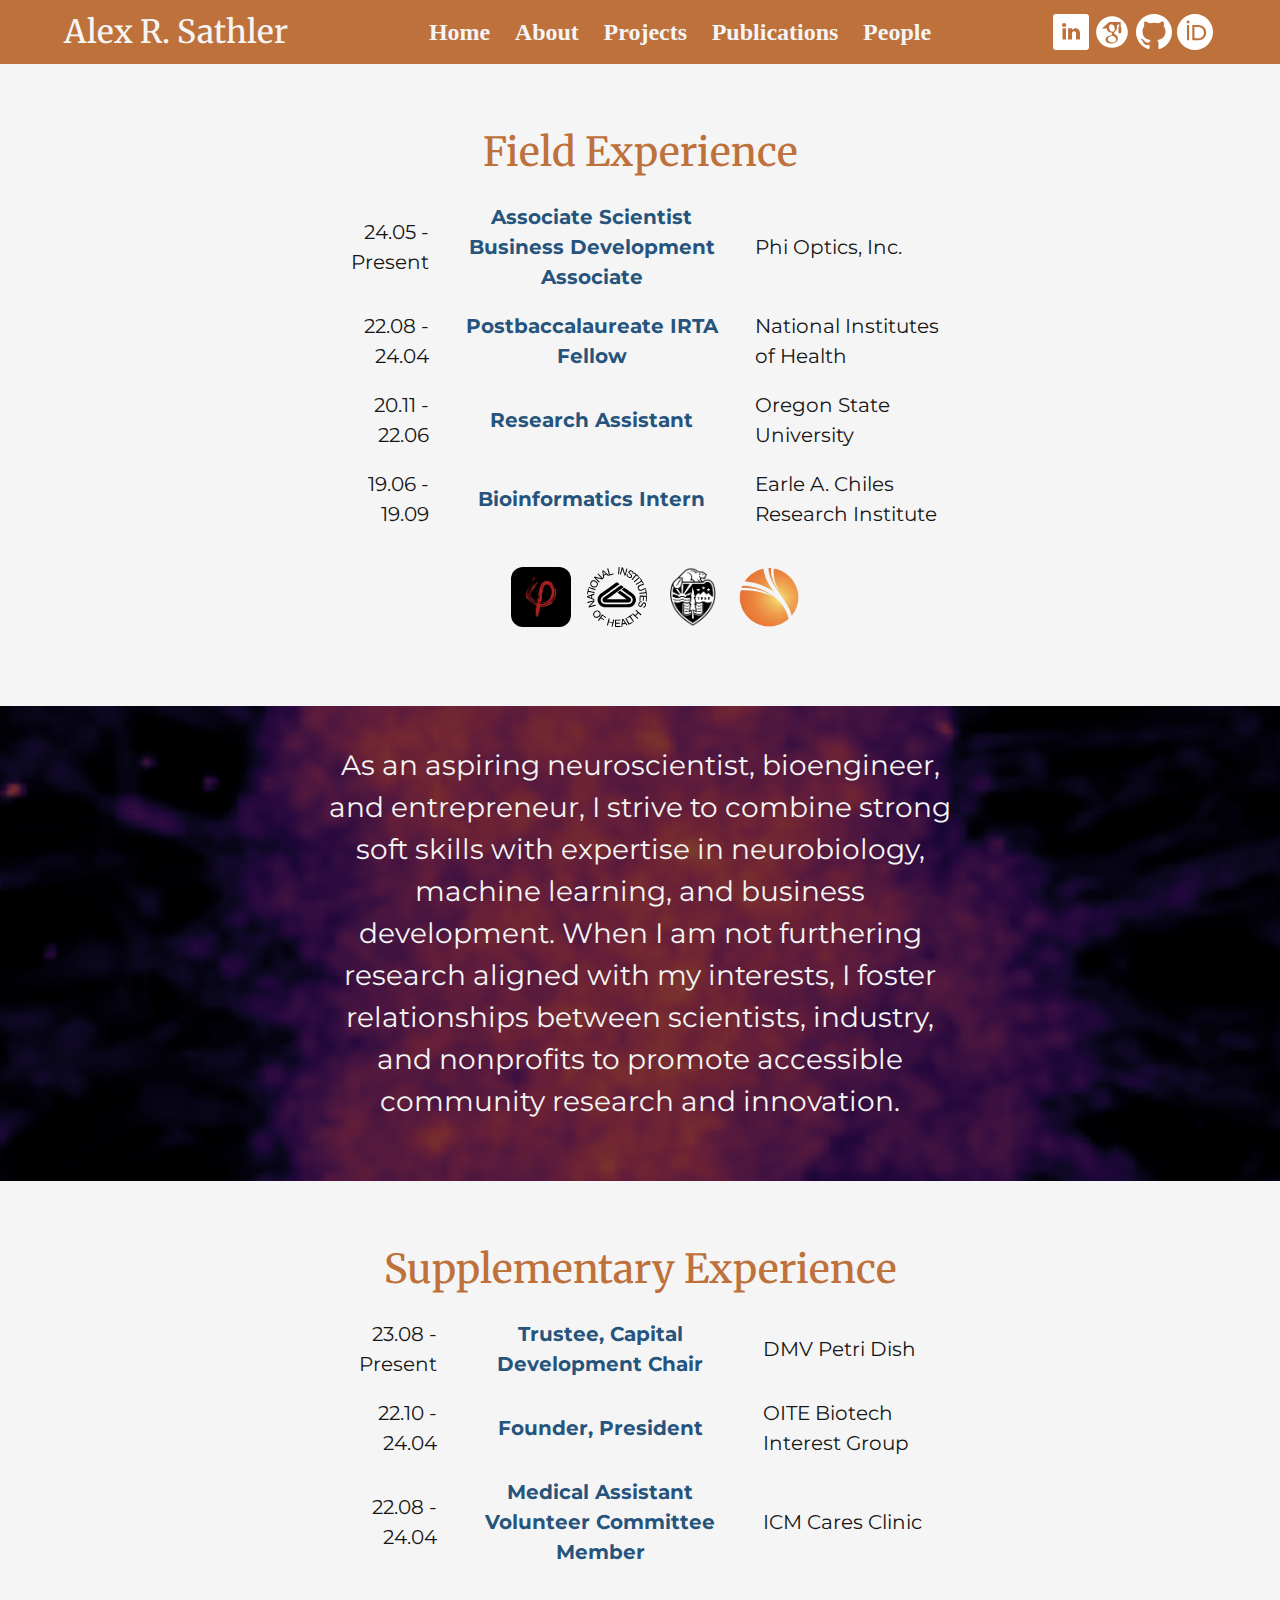
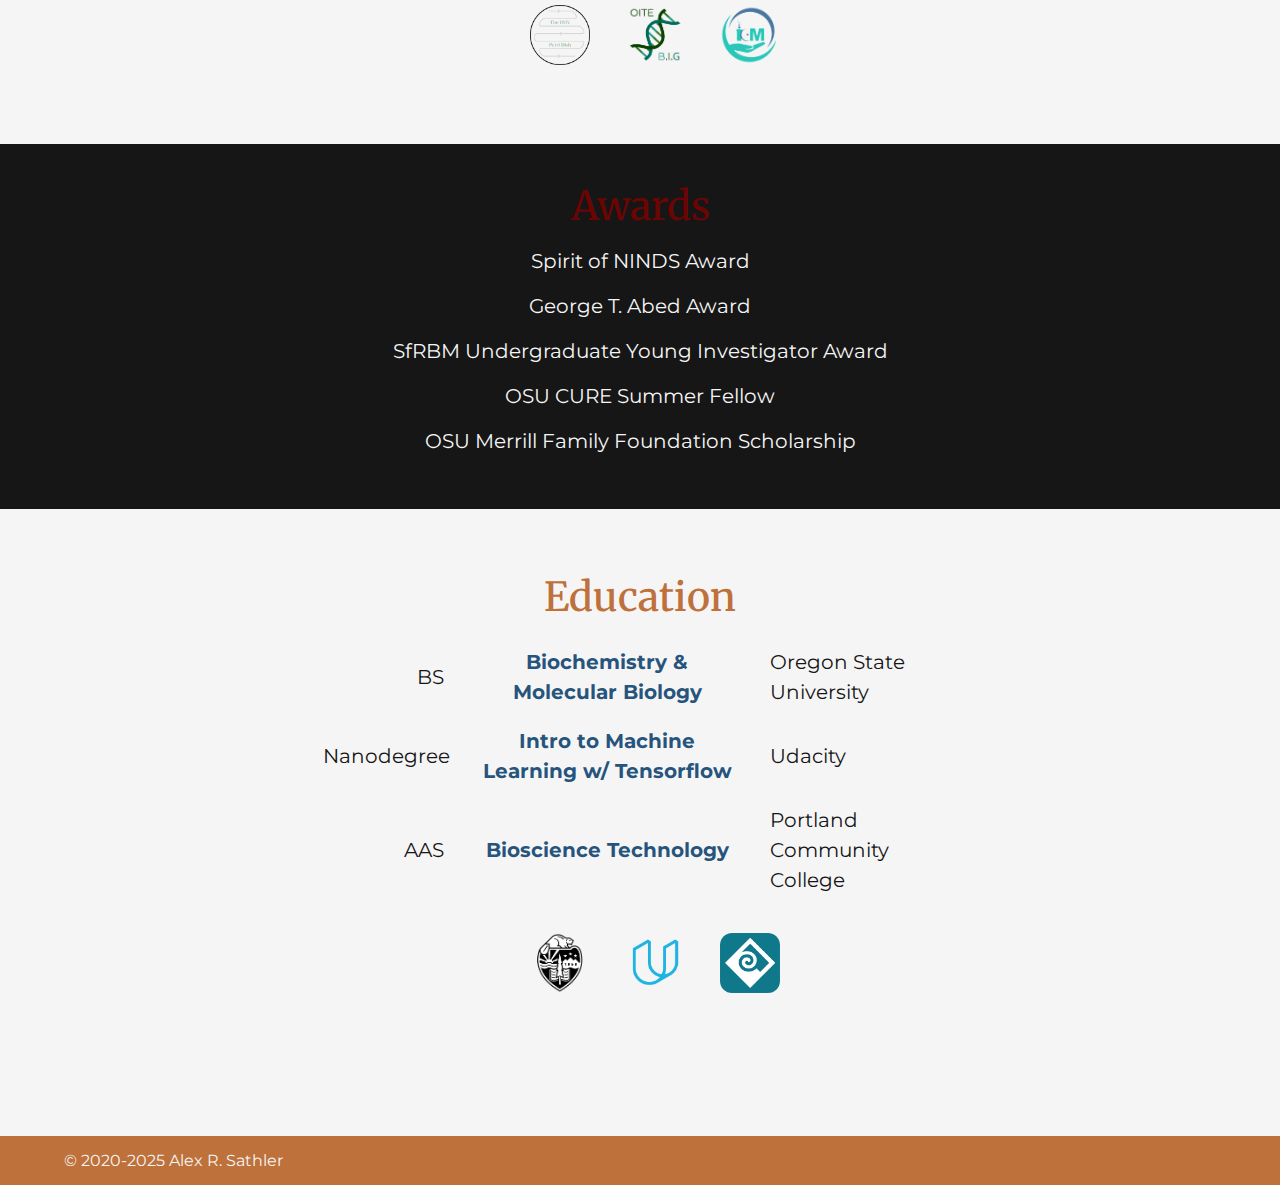
==== commit 89e56f7a: "added Udacity nanodegree" ====
--- a/html/about.html
+++ b/html/about.html
@@ -154,8 +154,13 @@
                 <table>
                     <tr>
                         <td class="leftColumn">BS</td>
-                        <td class="middleColumn">Biochemistry<br>& Molecular Biology</td>
+                        <td class="middleColumn">Biochemistry &<br>Molecular Biology</td>
                         <td class="rightColumn">Oregon State University</td>
+                    </tr>
+                    <tr>
+                        <td class="leftColumn">Nanodegree</td>
+                        <td class="middleColumn">Intro to Machine<br>Learning w/ Tensorflow</td>
+                        <td class="rightColumn">Udacity</td>
                     </tr>
                     <tr>
                         <td class="leftColumn">AAS</td>
@@ -166,6 +171,9 @@
                 <div class="iconBlock">
                     <a href="https://catalog.oregonstate.edu/college-departments/science/school-life-sciences/biochemistry-biophysics/biochemistry-molecular-biology-bs-hbs/">
                         <img class="experienceIcon" src="../docs/assets/experience_logos/osu_logo.png"></img>
+                    </a>
+                    <a href="https://www.udacity.com/course/intro-to-machine-learning-with-tensorflow-nanodegree--nd230">
+                        <img class="experienceIcon" src="../docs/assets/experience_logos/udacity_logo.png"></img>
                     </a>
                     <a href="https://www.pcc.edu/programs/bioscience/">
                         <img class="experienceIcon" src="../docs/assets/experience_logos/PCC_logo.png"></img>
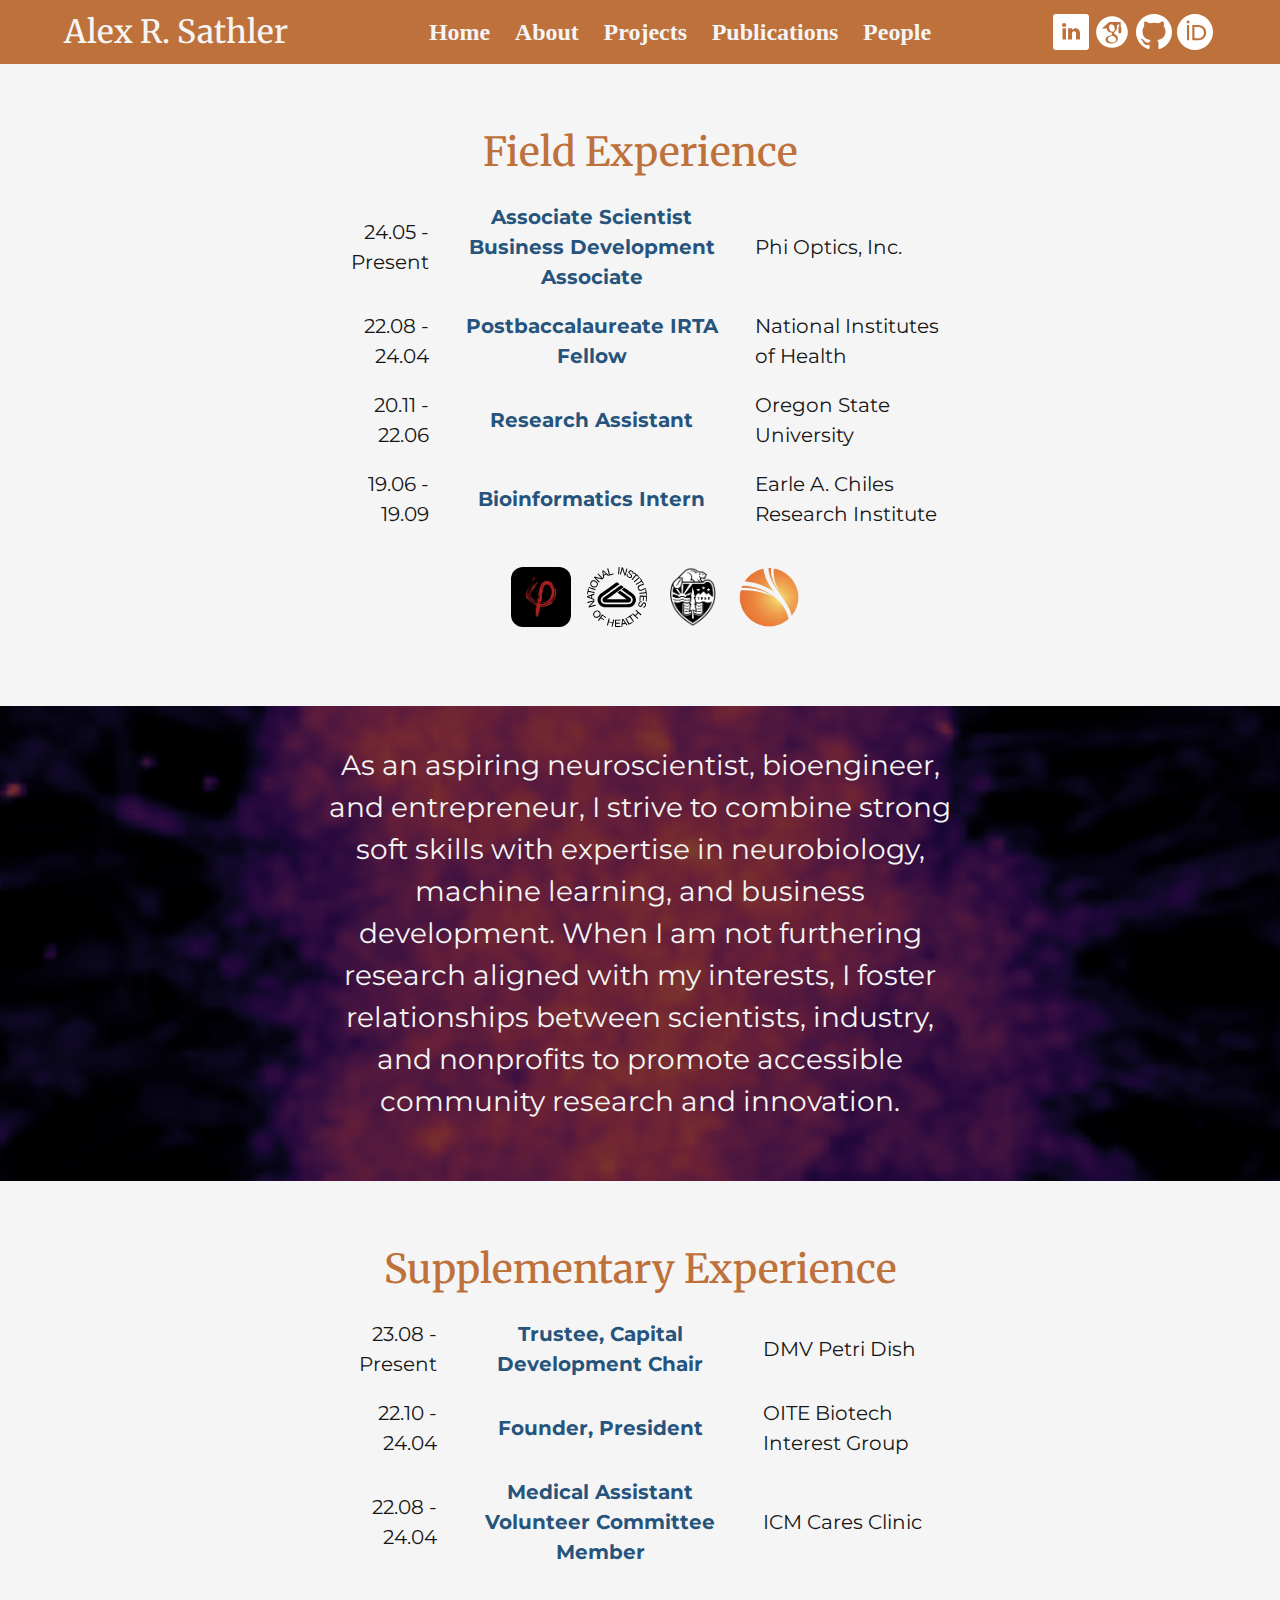
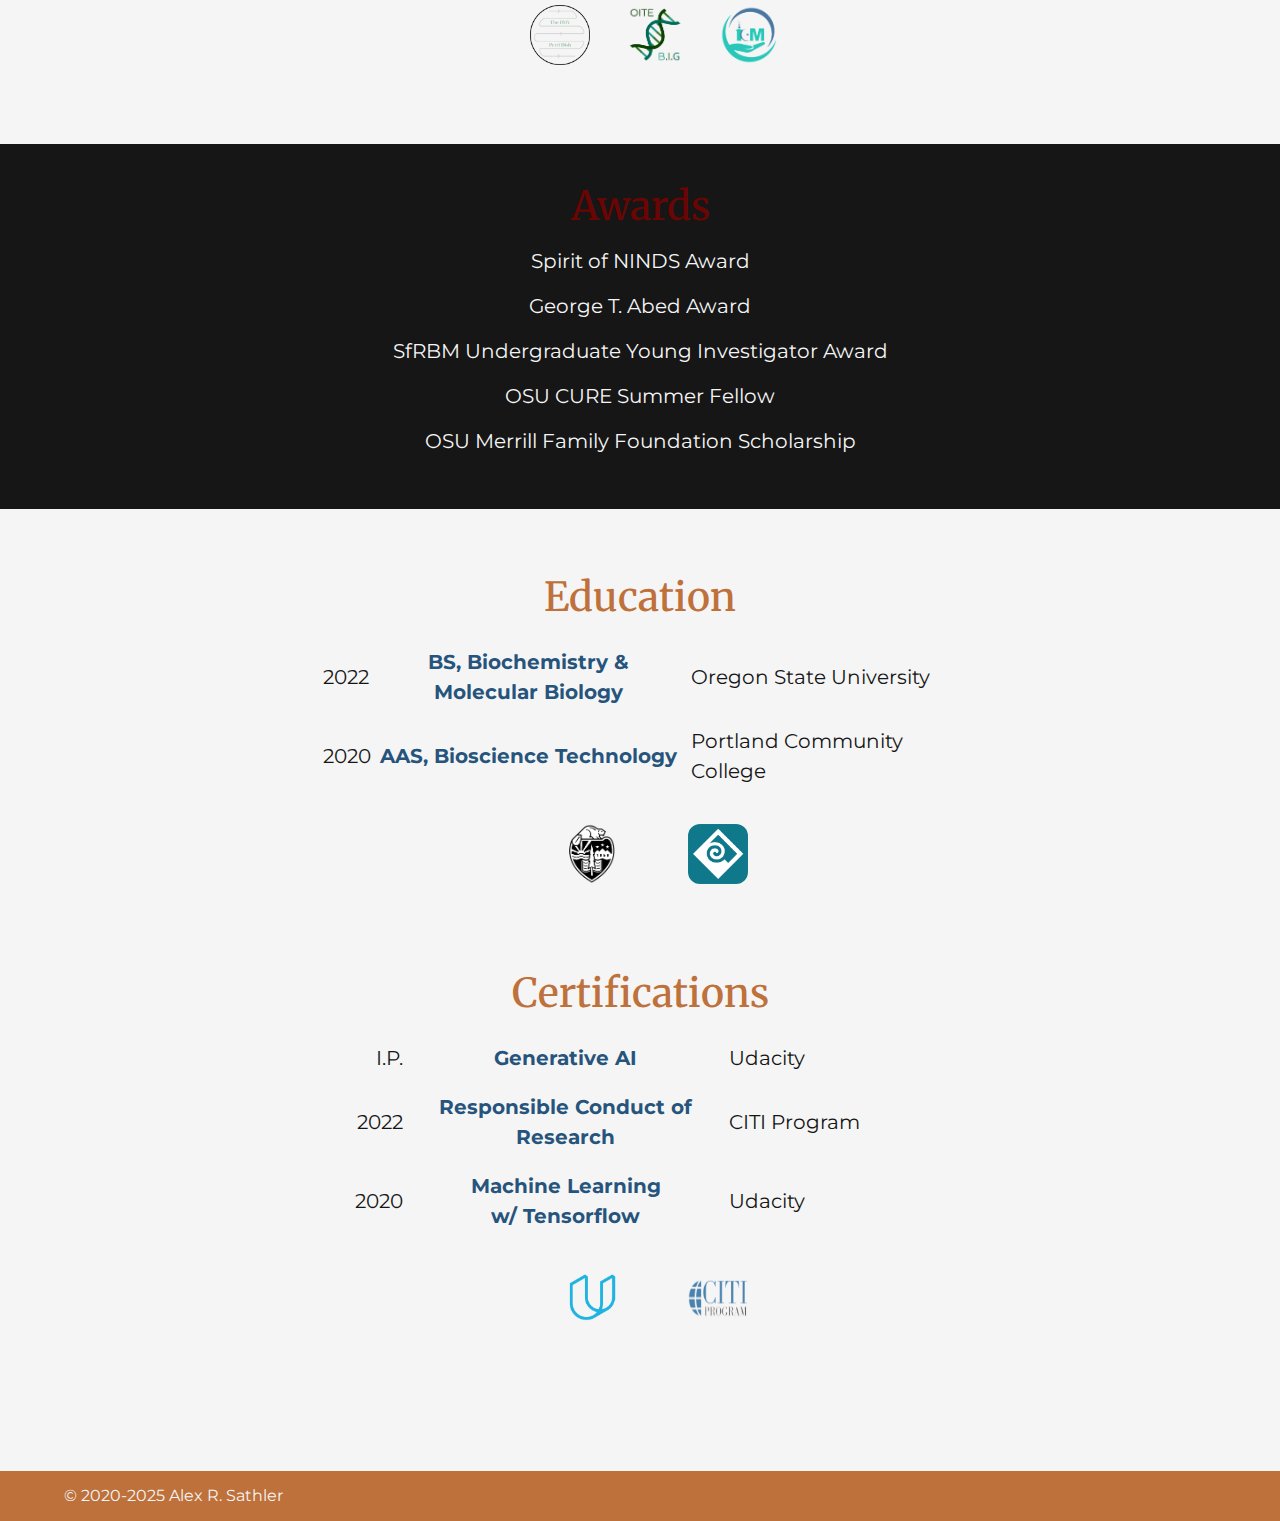
==== commit d3384771: "updated project page; small changes to education in about" ====
--- a/html/about.html
+++ b/html/about.html
@@ -153,18 +153,13 @@
                 <h2>Education</h2>
                 <table>
                     <tr>
-                        <td class="leftColumn">BS</td>
-                        <td class="middleColumn">Biochemistry &<br>Molecular Biology</td>
+                        <td class="leftColumn">2022</td>
+                        <td class="middleColumn">BS, Biochemistry &<br>Molecular Biology</td>
                         <td class="rightColumn">Oregon State University</td>
                     </tr>
                     <tr>
-                        <td class="leftColumn">Nanodegree</td>
-                        <td class="middleColumn">Intro to Machine<br>Learning w/ Tensorflow</td>
-                        <td class="rightColumn">Udacity</td>
-                    </tr>
-                    <tr>
-                        <td class="leftColumn">AAS</td>
-                        <td class="middleColumn">Bioscience Technology</td>
+                        <td class="leftColumn">2020</td>
+                        <td class="middleColumn">AAS, Bioscience Technology</td>
                         <td class="rightColumn">Portland Community College</td>
                     </tr>
                 </table>
@@ -172,11 +167,36 @@
                     <a href="https://catalog.oregonstate.edu/college-departments/science/school-life-sciences/biochemistry-biophysics/biochemistry-molecular-biology-bs-hbs/">
                         <img class="experienceIcon" src="../docs/assets/experience_logos/osu_logo.png"></img>
                     </a>
-                    <a href="https://www.udacity.com/course/intro-to-machine-learning-with-tensorflow-nanodegree--nd230">
-                        <img class="experienceIcon" src="../docs/assets/experience_logos/udacity_logo.png"></img>
-                    </a>
                     <a href="https://www.pcc.edu/programs/bioscience/">
                         <img class="experienceIcon" src="../docs/assets/experience_logos/PCC_logo.png"></img>
+                    </a>
+                </div>
+            </div>
+            <div class="contentBlock" id="certifications">
+                <h2>Certifications</h2>
+                <table>
+                    <tr>
+                        <td class="leftColumn">I.P.</td>
+                        <td class="middleColumn">Generative AI</td>
+                        <td class="rightColumn">Udacity</td>
+                    </tr>
+                    <tr>
+                        <td class="leftColumn">2022</td>
+                        <td class="middleColumn"><a href="https://www.citiprogram.org/verify/?wcba0df95-5af8-4936-9b28-6819f7f52ada-49284488">Responsible Conduct of Research</a></td>
+                        <td class="rightColumn">CITI Program</td>
+                    </tr>
+                    <tr>
+                        <td class="leftColumn">2020</td>
+                        <td class="middleColumn"><a href="https://www.udacity.com/certificate/FGHHJZQK">Machine Learning<br>w/ Tensorflow</a></td>
+                        <td class="rightColumn">Udacity</td>
+                    </tr>
+                </table>
+                <div class="iconBlock">
+                    <a href="https://www.udacity.com/">
+                        <img class="experienceIcon" src="../docs/assets/experience_logos/udacity_logo.png"></img>
+                    </a>
+                    <a href="https://about.citiprogram.org/">
+                        <img class="experienceIcon" src="../docs/assets/experience_logos/CITI_logo.png"></img>
                     </a>
                 </div>
             </div>
--- a/css/about.css
+++ b/css/about.css
@@ -32,6 +32,10 @@
 
 #suppExperience.contentBlock, #education.contentBlock {
     padding-top: 5%;
+}
+
+#certifications.contentBlock {
+    padding-top: 0.5%;
 }
 
 .iconBlock {
@@ -129,4 +133,12 @@
 #awards p {
     color: var(--background-color);
     text-align: center;
+}
+
+table a {
+    color: var(--accent-color);
+}
+
+table a:hover {
+    color: var(--secondary-color);
 }